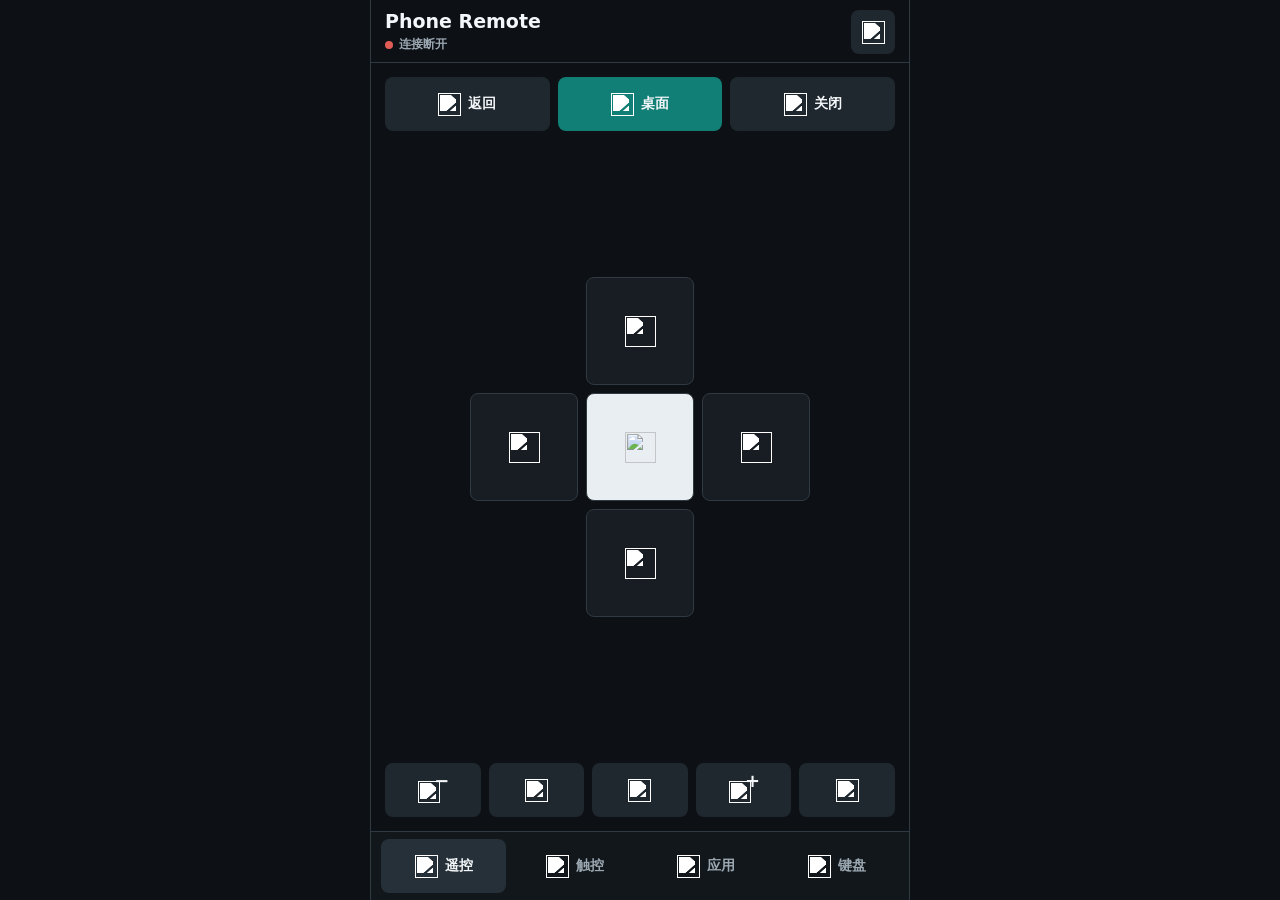
==== server/web/index.html @ 8044b58f "feat: implement secure Windows companion" ====
<!doctype html>
<html lang="zh-CN">
<head>
  <meta charset="utf-8">
  <meta name="viewport" content="width=device-width, initial-scale=1, viewport-fit=cover">
  <meta name="theme-color" content="#0d1115">
  <title>客厅遥控</title>
  <style>
    :root {
      color-scheme: dark;
      --bg: #0d1115;
      --surface: #171d22;
      --surface-raised: #20282f;
      --surface-pressed: #2a353e;
      --line: #303a42;
      --text: #f4f7f9;
      --muted: #9ba8b2;
      --teal: #21b6a6;
      --danger: #e05d56;
      --ok: #57c47b;
    }
    * { box-sizing: border-box; -webkit-tap-highlight-color: transparent; }
    html, body {
      margin: 0;
      min-height: 100%;
      background: var(--bg);
      color: var(--text);
      font-family: "Segoe UI", "Microsoft YaHei UI", system-ui, sans-serif;
      overscroll-behavior: none;
    }
    body { min-height: 100dvh; display: flex; justify-content: center; }
    button {
      border: 0;
      border-radius: 8px;
      color: var(--text);
      background: var(--surface-raised);
      font: inherit;
      font-size: 14px;
      font-weight: 700;
      letter-spacing: 0;
      touch-action: manipulation;
      user-select: none;
    }
    button:active, button.is-pressed { background: var(--surface-pressed); transform: scale(0.975); }
    button:focus-visible { outline: 3px solid rgba(90, 141, 238, 0.7); outline-offset: 2px; }
    button.busy { opacity: 0.62; pointer-events: none; }
    .icon {
      width: 23px;
      height: 23px;
      display: block;
      filter: brightness(0) invert(1);
      pointer-events: none;
    }
    .shell {
      width: min(100%, 540px);
      height: 100dvh;
      display: grid;
      grid-template-rows: auto minmax(0, 1fr) auto;
      overflow: hidden;
      background: var(--bg);
    }
    header {
      min-height: 60px;
      display: flex;
      align-items: center;
      gap: 12px;
      padding: max(10px, env(safe-area-inset-top)) 14px 8px;
      border-bottom: 1px solid var(--line);
    }
    .brand { min-width: 0; flex: 1; }
    h1 { margin: 0; font-size: 19px; line-height: 1.15; font-weight: 760; letter-spacing: 0; }
    .connection {
      display: inline-flex;
      align-items: center;
      gap: 6px;
      margin-top: 4px;
      color: var(--muted);
      font-size: 12px;
      font-weight: 650;
    }
    .dot { width: 8px; height: 8px; border-radius: 50%; background: var(--danger); }
    .dot.connected { background: var(--ok); }
    .header-button { width: 44px; height: 44px; display: grid; place-items: center; flex: 0 0 auto; }
    .views { min-height: 0; overflow: hidden; }
    .view {
      display: none;
      height: 100%;
      min-height: 0;
      overflow-y: auto;
      padding: 14px;
      scrollbar-width: none;
    }
    .view::-webkit-scrollbar { display: none; }
    .view.active { display: grid; }
    #view-remote {
      grid-template-rows: auto minmax(252px, 1fr) auto;
      gap: 12px;
      align-items: center;
    }
    .quick-actions, .media-controls, .mouse-buttons { display: grid; gap: 8px; }
    .quick-actions { grid-template-columns: repeat(3, minmax(0, 1fr)); }
    .media-controls { grid-template-columns: repeat(5, minmax(0, 1fr)); }
    .mouse-buttons { grid-template-columns: repeat(3, minmax(0, 1fr)); }
    .action-button {
      min-height: 54px;
      display: flex;
      align-items: center;
      justify-content: center;
      gap: 7px;
    }
    .action-button.primary { background: #127f76; }
    .action-button.primary:active { background: #169c90; }
    .dpad {
      width: min(100%, 340px);
      aspect-ratio: 1;
      justify-self: center;
      align-self: center;
      display: grid;
      grid-template-columns: repeat(3, minmax(0, 1fr));
      grid-template-rows: repeat(3, minmax(0, 1fr));
      gap: 8px;
    }
    .dpad button {
      min-width: 0;
      min-height: 0;
      display: grid;
      place-items: center;
      background: var(--surface);
      border: 1px solid var(--line);
    }
    .dpad .up { grid-column: 2; grid-row: 1; }
    .dpad .left { grid-column: 1; grid-row: 2; }
    .dpad .ok { grid-column: 2; grid-row: 2; background: #e8eef2; color: #10161a; }
    .dpad .right { grid-column: 3; grid-row: 2; }
    .dpad .down { grid-column: 2; grid-row: 3; }
    .dpad .ok .icon { filter: none; opacity: 0.88; }
    .dpad .icon { width: 31px; height: 31px; }
    .media-button { min-height: 54px; display: grid; place-items: center; padding: 0; }
    .volume-combo { position: relative; width: 29px; height: 25px; pointer-events: none; }
    .volume-combo .icon { position: absolute; left: 0; bottom: 0; width: 22px; height: 22px; }
    .volume-combo strong {
      position: absolute;
      top: -6px;
      right: -2px;
      font-size: 18px;
      line-height: 1;
      color: var(--text);
    }
    #view-touch { grid-template-rows: minmax(280px, 1fr) auto auto; gap: 10px; }
    .touchpad {
      position: relative;
      min-height: 280px;
      display: grid;
      place-items: center;
      overflow: hidden;
      border: 1px solid var(--line);
      border-radius: 8px;
      background: var(--surface);
      color: var(--muted);
      touch-action: none;
      user-select: none;
    }
    .touchpad::before {
      content: "";
      position: absolute;
      inset: 12px;
      border: 1px dashed #39454e;
      border-radius: 8px;
      pointer-events: none;
    }
    .touchpad.active { border-color: var(--teal); background: #1b242a; }
    .touchpad-center { display: grid; place-items: center; gap: 8px; font-weight: 700; pointer-events: none; }
    .touchpad-center .icon { width: 32px; height: 32px; opacity: 0.65; }
    .mouse-button { min-height: 58px; }
    .touch-media { display: grid; grid-template-columns: repeat(3, minmax(0, 1fr)); gap: 8px; }
    #view-apps { align-content: start; gap: 12px; }
    .app-grid { display: grid; grid-template-columns: repeat(2, minmax(0, 1fr)); gap: 10px; }
    .app-button {
      min-height: 104px;
      display: grid;
      place-items: center;
      align-content: center;
      gap: 9px;
      background: var(--surface);
      border: 1px solid var(--line);
    }
    .app-icon { width: 46px; height: 46px; object-fit: contain; border-radius: 7px; pointer-events: none; }
    .app-icon.fallback { padding: 8px; filter: brightness(0) invert(1); opacity: 0.7; }
    .app-label {
      max-width: 100%;
      overflow: hidden;
      text-overflow: ellipsis;
      white-space: nowrap;
      pointer-events: none;
    }
    .app-empty {
      grid-column: 1 / -1;
      min-height: 160px;
      display: grid;
      place-items: center;
      color: var(--muted);
      font-weight: 700;
    }
    #view-keyboard {
      grid-template-rows: minmax(190px, 1fr) auto auto;
      gap: 10px;
    }
    .keyboard-input {
      width: 100%;
      min-height: 190px;
      resize: none;
      border: 1px solid var(--line);
      border-radius: 8px;
      outline: 0;
      padding: 16px;
      background: var(--surface);
      color: var(--text);
      font: inherit;
      font-size: 17px;
      line-height: 1.55;
      letter-spacing: 0;
    }
    .keyboard-input:focus { border-color: var(--teal); }
    .keyboard-send { min-height: 58px; display: flex; align-items: center; justify-content: center; gap: 8px; background: #127f76; }
    .keyboard-keys { display: grid; grid-template-columns: repeat(4, minmax(0, 1fr)); gap: 8px; }
    .keyboard-keys button { min-height: 54px; }
    nav {
      min-height: 68px;
      display: grid;
      grid-template-columns: repeat(4, minmax(0, 1fr));
      gap: 6px;
      padding: 7px 10px max(7px, env(safe-area-inset-bottom));
      border-top: 1px solid var(--line);
      background: #11171b;
    }
    .tab-button {
      min-width: 0;
      min-height: 54px;
      display: grid;
      grid-template-columns: auto auto;
      align-items: center;
      justify-content: center;
      gap: 7px;
      color: var(--muted);
      background: transparent;
    }
    .tab-button.active { color: var(--text); background: #263038; }
    dialog {
      width: min(90vw, 380px);
      border: 1px solid var(--line);
      border-radius: 8px;
      background: var(--surface);
      color: var(--text);
      padding: 16px;
      box-shadow: 0 24px 70px rgba(0, 0, 0, 0.55);
    }
    dialog::backdrop { background: rgba(0, 0, 0, 0.68); }
    dialog h2 { margin: 0 0 14px; font-size: 18px; letter-spacing: 0; }
    dialog p { margin: 0 0 16px; color: var(--muted); }
    .power-grid { display: grid; grid-template-columns: repeat(3, minmax(0, 1fr)); gap: 8px; }
    .power-grid button { min-height: 66px; }
    .danger { background: #8f3431; }
    .warning { background: #805b1f; }
    .dialog-actions { display: grid; grid-template-columns: 1fr 1fr; gap: 8px; margin-top: 12px; }
    #powerMenu .dialog-actions { grid-template-columns: 1fr; }
    .dialog-actions button { min-height: 52px; }
    .pair-form { display: grid; gap: 10px; min-width: min(82vw, 360px); }
    .pair-form input { min-height: 48px; border: 1px solid var(--line); border-radius: 8px; padding: 0 12px; background: var(--panel); color: var(--text); font: inherit; }
    .pair-code { text-align: center; letter-spacing: 7px; font: 700 26px ui-monospace, monospace !important; }
    .pair-help { color: var(--muted); margin: 0; line-height: 1.45; }
    .hidden { display: none !important; }
    .toast {
      position: fixed;
      z-index: 10;
      left: 50%;
      bottom: calc(82px + env(safe-area-inset-bottom));
      transform: translateX(-50%) translateY(18px);
      width: max-content;
      max-width: min(88vw, 420px);
      padding: 10px 14px;
      border-radius: 8px;
      background: #edf3f5;
      color: #11171b;
      font-size: 14px;
      font-weight: 700;
      text-align: center;
      opacity: 0;
      transition: opacity 140ms ease, transform 140ms ease;
      pointer-events: none;
    }
    .toast.show { opacity: 1; transform: translateX(-50%) translateY(0); }
    @media (max-height: 700px) {
      header { min-height: 54px; padding-top: max(7px, env(safe-area-inset-top)); }
      #view-remote { grid-template-rows: auto minmax(224px, 1fr) auto; padding-top: 9px; padding-bottom: 9px; }
      .dpad { width: min(72vw, 292px); }
      .action-button, .media-button { min-height: 48px; }
      nav { min-height: 62px; }
      .tab-button { min-height: 48px; }
    }
    @media (min-width: 700px) {
      .shell { border-left: 1px solid var(--line); border-right: 1px solid var(--line); }
    }
  </style>
</head>
<body>
  <main class="shell">
    <header>
      <div class="brand">
        <h1>Phone Remote</h1>
        <div class="connection"><span id="dot" class="dot"></span><span id="status">正在连接</span></div>
      </div>
      <button id="powerButton" class="header-button" aria-label="电源菜单" title="电源菜单">
        <img class="icon" src="/assets/power.svg" alt="">
      </button>
    </header>

    <div class="views">
      <section id="view-remote" class="view active" aria-label="遥控按键">
        <div class="quick-actions">
          <button class="action-button" data-action="escape"><img class="icon" src="/assets/undo-2.svg" alt=""><span>返回</span></button>
          <button class="action-button primary" data-action="desktop"><img class="icon" src="/assets/house.svg" alt=""><span>桌面</span></button>
          <button class="action-button" data-action="close_active"><img class="icon" src="/assets/x.svg" alt=""><span>关闭</span></button>
        </div>
        <div class="dpad">
          <button class="up" data-action="up" data-repeat aria-label="向上" title="向上"><img class="icon" src="/assets/arrow-up.svg" alt=""></button>
          <button class="left" data-action="left" data-repeat aria-label="向左" title="向左"><img class="icon" src="/assets/arrow-left.svg" alt=""></button>
          <button class="ok" data-action="enter" aria-label="确认" title="确认"><img class="icon" src="/assets/circle-dot.svg" alt=""></button>
          <button class="right" data-action="right" data-repeat aria-label="向右" title="向右"><img class="icon" src="/assets/arrow-right.svg" alt=""></button>
          <button class="down" data-action="down" data-repeat aria-label="向下" title="向下"><img class="icon" src="/assets/arrow-down.svg" alt=""></button>
        </div>
        <div class="media-controls">
          <button class="media-button" data-action="volume_down" data-repeat aria-label="降低音量" title="降低音量"><span class="volume-combo"><img class="icon" src="/assets/volume-1.svg" alt=""><strong>−</strong></span></button>
          <button class="media-button" data-action="volume_mute" aria-label="静音" title="静音"><img class="icon" src="/assets/volume-x.svg" alt=""></button>
          <button class="media-button" data-action="media_play_pause" aria-label="播放或暂停" title="播放或暂停"><img class="icon" src="/assets/play.svg" alt=""></button>
          <button class="media-button" data-action="volume_up" data-repeat aria-label="提高音量" title="提高音量"><span class="volume-combo"><img class="icon" src="/assets/volume-1.svg" alt=""><strong>+</strong></span></button>
          <button class="media-button" data-action="f11" aria-label="全屏" title="全屏"><img class="icon" src="/assets/maximize-2.svg" alt=""></button>
        </div>
      </section>

      <section id="view-touch" class="view" aria-label="触控板">
        <div id="touchpad" class="touchpad" aria-label="单指移动，轻点单击，双指滚动" title="单指移动，轻点单击，双指滚动">
          <div class="touchpad-center"><img class="icon" src="/assets/mouse-pointer-2.svg" alt=""><span>触控板</span></div>
        </div>
        <div class="mouse-buttons">
          <button class="mouse-button" data-mouse-click="left">左键</button>
          <button class="mouse-button" data-mouse-click="double">双击</button>
          <button class="mouse-button" data-mouse-click="right">右键</button>
        </div>
        <div class="touch-media">
          <button class="action-button" data-action="escape"><img class="icon" src="/assets/undo-2.svg" alt=""><span>返回</span></button>
          <button class="action-button primary" data-action="desktop"><img class="icon" src="/assets/house.svg" alt=""><span>桌面</span></button>
          <button class="action-button" data-action="media_play_pause"><img class="icon" src="/assets/play.svg" alt=""><span>播放</span></button>
        </div>
      </section>

      <section id="view-apps" class="view" aria-label="应用">
        <div id="appGrid" class="app-grid"></div>
      </section>

      <section id="view-keyboard" class="view" aria-label="键盘输入">
        <textarea id="keyboardInput" class="keyboard-input" maxlength="2000" enterkeyhint="send" placeholder="输入文字" autocomplete="off"></textarea>
        <button id="sendTextButton" class="keyboard-send"><img class="icon" src="/assets/send.svg" alt=""><span>发送</span></button>
        <div class="keyboard-keys">
          <button data-action="back">退格</button>
          <button data-action="enter">回车</button>
          <button data-action="tab">Tab</button>
          <button id="clearTextButton">清空</button>
        </div>
      </section>
    </div>

    <nav aria-label="遥控器页面">
      <button class="tab-button active" data-view="remote"><img class="icon" src="/assets/gamepad-2.svg" alt=""><span>遥控</span></button>
      <button class="tab-button" data-view="touch"><img class="icon" src="/assets/mouse-pointer-2.svg" alt=""><span>触控</span></button>
      <button class="tab-button" data-view="apps"><img class="icon" src="/assets/layout-grid.svg" alt=""><span>应用</span></button>
      <button class="tab-button" data-view="keyboard"><img class="icon" src="/assets/keyboard.svg" alt=""><span>键盘</span></button>
    </nav>
  </main>

  <dialog id="pairDialog">
    <div class="pair-form">
      <h2>安全配对</h2>
      <p id="pairHelp" class="pair-help">首次连接需要由 Windows Companion 显示一次性验证码。</p>
      <input id="deviceName" maxlength="120" autocomplete="name" placeholder="此设备名称">
      <button id="requestPair" class="primary">请求验证码</button>
      <div id="completePairPane" class="pair-form hidden">
        <input id="pairCode" class="pair-code" inputmode="numeric" pattern="[0-9]{6}" maxlength="6" autocomplete="one-time-code" placeholder="000000">
        <button id="completePair" class="primary">完成配对</button>
      </div>
    </div>
  </dialog>

  <dialog id="powerDialog">
    <div id="powerMenu">
      <h2>电源</h2>
      <div class="power-grid">
        <button class="warning" data-confirm="sleep">睡眠</button>
        <button class="danger" data-confirm="restart">重启</button>
        <button class="danger" data-confirm="shutdown">关机</button>
      </div>
      <div class="dialog-actions"><button id="closePower">取消</button></div>
    </div>
    <div id="confirmPane" class="hidden">
      <h2 id="confirmTitle">确认操作</h2>
      <p id="confirmText"></p>
      <div class="dialog-actions">
        <button id="backToPower">返回</button>
        <button id="confirmAction" class="danger">确认</button>
      </div>
    </div>
  </dialog>

  <div id="toast" class="toast" role="status" aria-live="polite"></div>

  <script>
    const dot = document.getElementById('dot');
    const statusText = document.getElementById('status');
    const toast = document.getElementById('toast');
    const touchpad = document.getElementById('touchpad');
    const powerDialog = document.getElementById('powerDialog');
    const powerMenu = document.getElementById('powerMenu');
    const confirmPane = document.getElementById('confirmPane');
    const confirmTitle = document.getElementById('confirmTitle');
    const confirmText = document.getElementById('confirmText');
    const confirmAction = document.getElementById('confirmAction');
    const appGrid = document.getElementById('appGrid');
    const keyboardInput = document.getElementById('keyboardInput');
    const sendTextButton = document.getElementById('sendTextButton');
    const pairDialog = document.getElementById('pairDialog');
    const pairHelp = document.getElementById('pairHelp');
    const pairCode = document.getElementById('pairCode');
    const deviceName = document.getElementById('deviceName');
    const completePairPane = document.getElementById('completePairPane');
    let credential = localStorage.getItem('phone-remote-credential') || '';
    let pairedServerId = localStorage.getItem('phone-remote-server-id') || '';
    let identityFingerprint = localStorage.getItem('phone-remote-identity') || '';
    let pairingSessionId = '';
    let pendingAction = null;
    let toastTimer = 0;
    let wakeLock = null;
    let appsSignature = '';
    let lastConfigWarning = '';

    function vibrate(duration = 8) {
      if (navigator.vibrate) navigator.vibrate(duration);
    }
    function showToast(text, duration = 1300) {
      toast.textContent = text;
      toast.classList.add('show');
      clearTimeout(toastTimer);
      toastTimer = setTimeout(() => toast.classList.remove('show'), duration);
    }
    function setConnection(connected) {
      dot.classList.toggle('connected', connected);
      statusText.textContent = connected ? '已连接' : '连接断开';
    }
    function showPairing(message = '首次连接需要由 Windows Companion 显示一次性验证码。') {
      pairHelp.textContent = message;
      completePairPane.classList.add('hidden');
      pairingSessionId = '';
      if (!pairDialog.open) pairDialog.showModal();
    }
    async function apiFetch(path, options = {}) {
      const headers = { ...(options.headers || {}) };
      if (credential) headers.Authorization = `Bearer ${credential}`;
      const response = await fetch(path, { ...options, headers });
      if (response.status === 401 && !path.includes('/pair/')) {
        credential = '';
        localStorage.removeItem('phone-remote-credential');
        showPairing('配对凭据已失效，请重新配对。');
      }
      return response;
    }
    async function requestPairing() {
      try {
        const response = await fetch('/api/v1/pair/request', { method: 'POST', headers: { 'Content-Type': 'application/json' }, body: '{}' });
        const data = await response.json();
        if (!response.ok || !data.ok) throw new Error(data.error || '无法请求配对');
        pairingSessionId = data.sessionId;
        pairHelp.textContent = `请在 ${data.expiresIn} 秒内输入 Windows Companion 显示的 6 位验证码。`;
        completePairPane.classList.remove('hidden');
        pairCode.focus();
      } catch (error) { showToast(error.message || '配对请求失败', 2200); }
    }
    async function completePairing() {
      try {
        const response = await fetch('/api/v1/pair/complete', {
          method: 'POST', headers: { 'Content-Type': 'application/json' },
          body: JSON.stringify({ sessionId: pairingSessionId, code: pairCode.value, deviceName: deviceName.value || navigator.userAgent.slice(0, 80), platform: 'web' })
        });
        const data = await response.json();
        if (!response.ok || !data.ok) throw new Error(data.error || '配对失败');
        credential = data.credential; pairedServerId = data.serverId; identityFingerprint = data.identityFingerprint;
        localStorage.setItem('phone-remote-credential', credential);
        localStorage.setItem('phone-remote-server-id', pairedServerId);
        localStorage.setItem('phone-remote-identity', identityFingerprint);
        pairCode.value = ''; pairDialog.close(); showToast('配对成功'); refresh(); refreshApps();
      } catch (error) { showToast(error.message || '配对失败', 2200); }
    }
    async function verifyServerIdentity() {
      try {
        const response = await fetch('/api/v1/info', { cache: 'no-store' });
        const data = await response.json();
        if (pairedServerId && (data.serverId !== pairedServerId || data.identityFingerprint !== identityFingerprint)) {
          credential = '';
          localStorage.removeItem('phone-remote-credential');
          showPairing('检测到 Server Identity 变化，已阻止连接。请确认后重新配对。');
          return false;
        }
        if (!credential) { showPairing(); return false; }
        return true;
      } catch { setConnection(false); return false; }
    }
    async function send(action, button = null) {
      const appName = button?.dataset.appName;
      const givesFeedback = action === 'desktop' || action === 'close_active' || action.startsWith('app:');
      if (button && givesFeedback) button.classList.add('busy');
      if (appName) showToast(`正在打开${appName}`);
      try {
        const isPower = ['sleep', 'hibernate', 'restart', 'shutdown'].includes(action);
        const appId = action.startsWith('app:') ? action.slice(4) : '';
        const endpoint = appId ? `/api/v1/apps/${encodeURIComponent(appId)}/launch` : (isPower ? '/api/v1/power' : '/api/v1/action');
        const response = await apiFetch(endpoint, {
          method: 'POST',
          headers: { 'Content-Type': 'application/json' },
          body: JSON.stringify(appId ? {} : { action })
        });
        const data = await response.json();
        if (!response.ok || !data.ok) throw new Error(data.error || '操作失败');
        setConnection(true);
        if (appName) showToast(`${appName}已打开`);
        if (action === 'desktop') showToast('已显示电脑桌面');
        if (action === 'close_active') showToast('已关闭当前窗口');
      } catch (error) {
        setConnection(false);
        showToast(error.message || '连接失败', 1800);
      } finally {
        if (button) button.classList.remove('busy');
      }
    }
    async function sendMouse(payload) {
      try {
        const response = await apiFetch('/api/v1/mouse', {
          method: 'POST',
          headers: { 'Content-Type': 'application/json' },
          body: JSON.stringify(payload)
        });
        if (!response.ok) throw new Error('触控失败');
      } catch (error) {
        setConnection(false);
        showToast(error.message || '连接失败', 1800);
      }
    }
    async function sendKeyboardText() {
      const value = keyboardInput.value;
      if (!value) {
        keyboardInput.focus();
        return;
      }
      sendTextButton.classList.add('busy');
      try {
        const response = await apiFetch('/api/v1/text', {
          method: 'POST',
          headers: { 'Content-Type': 'application/json' },
          body: JSON.stringify({ text: value })
        });
        const data = await response.json();
        if (!response.ok || !data.ok) throw new Error(data.error || '发送失败');
        keyboardInput.value = '';
        setConnection(true);
        showToast('文字已发送');
      } catch (error) {
        setConnection(false);
        showToast(error.message || '连接失败', 1800);
      } finally {
        sendTextButton.classList.remove('busy');
        keyboardInput.focus();
      }
    }
    async function refresh() {
      try {
        const response = await apiFetch('/api/v1/status', { cache: 'no-store' });
        const data = await response.json();
        setConnection(Boolean(data.ok));
      } catch {
        setConnection(false);
      }
    }
    function renderApps(apps) {
      appGrid.replaceChildren();
      if (!apps.length) {
        const empty = document.createElement('div');
        empty.className = 'app-empty';
        empty.textContent = '暂无应用';
        appGrid.append(empty);
        return;
      }
      const fragment = document.createDocumentFragment();
      apps.forEach((app) => {
        const button = document.createElement('button');
        button.className = 'app-button';
        button.dataset.action = `app:${app.id}`;
        button.dataset.appName = app.name;

        const image = document.createElement('img');
        image.className = 'app-icon';
        image.src = app.icon;
        image.alt = '';
        image.addEventListener('error', () => {
          image.src = '/assets/layout-grid.svg';
          image.classList.add('fallback');
        }, { once: true });

        const label = document.createElement('span');
        label.className = 'app-label';
        label.textContent = app.name;
        button.append(image, label);
        fragment.append(button);
      });
      appGrid.append(fragment);
    }
    async function refreshApps() {
      try {
        const response = await apiFetch('/api/v1/apps', { cache: 'no-store' });
        const data = await response.json();
        if (!response.ok || !data.ok) throw new Error(data.error || '应用配置不可用');
        const signature = JSON.stringify(data.apps);
        if (signature !== appsSignature) {
          renderApps(data.apps);
          appsSignature = signature;
        }
        if (data.warning && data.warning !== lastConfigWarning) {
          showToast(`配置错误，已使用上次设置：${data.warning}`, 2600);
        }
        lastConfigWarning = data.warning || '';
      } catch (error) {
        if (!appsSignature) renderApps([]);
        showToast(error.message || '应用列表加载失败', 2000);
      }
    }
    function switchView(name) {
      document.querySelectorAll('.view').forEach((view) => {
        view.classList.toggle('active', view.id === `view-${name}`);
      });
      document.querySelectorAll('.tab-button').forEach((button) => {
        const active = button.dataset.view === name;
        button.classList.toggle('active', active);
        button.setAttribute('aria-current', active ? 'page' : 'false');
      });
      localStorage.setItem('settop-view', name);
    }
    function showPowerMenu() {
      pendingAction = null;
      powerMenu.classList.remove('hidden');
      confirmPane.classList.add('hidden');
      if (!powerDialog.open) powerDialog.showModal();
    }
    document.getElementById('powerButton').addEventListener('click', showPowerMenu);
    document.getElementById('requestPair').addEventListener('click', requestPairing);
    document.getElementById('completePair').addEventListener('click', completePairing);
    document.getElementById('closePower').addEventListener('click', () => powerDialog.close());
    document.getElementById('backToPower').addEventListener('click', showPowerMenu);
    document.addEventListener('pointerdown', (event) => {
      if (event.target.closest('button')) vibrate();
    });
    document.addEventListener('click', (event) => {
      const button = event.target.closest('button');
      if (!button) return;
      if (button._suppressClick) {
        button._suppressClick = false;
        return;
      }
      if (button.dataset.view) {
        switchView(button.dataset.view);
        if (button.dataset.view === 'keyboard') keyboardInput.focus();
        return;
      }
      if (button.dataset.action) {
        send(button.dataset.action, button);
        return;
      }
      if (button.dataset.mouseClick) {
        const type = button.dataset.mouseClick;
        sendMouse(type === 'double' ? { type: 'double' } : { type: 'click', button: type });
        return;
      }
      if (button.dataset.confirm) {
        pendingAction = button.dataset.confirm;
        const label = button.textContent.trim();
        confirmTitle.textContent = `确认${label}`;
        confirmText.textContent = `${label}会立即执行。`;
        powerMenu.classList.add('hidden');
        confirmPane.classList.remove('hidden');
      }
    });
    confirmAction.addEventListener('click', () => {
      if (pendingAction) send(pendingAction);
      pendingAction = null;
      powerDialog.close();
    });
    sendTextButton.addEventListener('click', sendKeyboardText);
    document.getElementById('clearTextButton').addEventListener('click', () => {
      keyboardInput.value = '';
      keyboardInput.focus();
    });
    keyboardInput.addEventListener('keydown', (event) => {
      if (event.key === 'Enter' && !event.shiftKey && !event.isComposing) {
        event.preventDefault();
        sendKeyboardText();
      }
    });
    document.querySelectorAll('[data-repeat]').forEach((button) => {
      let delayTimer = 0;
      let repeatTimer = 0;
      const stop = () => {
        clearTimeout(delayTimer);
        clearInterval(repeatTimer);
        button.classList.remove('is-pressed');
      };
      button.addEventListener('pointerdown', () => {
        button._suppressClick = false;
        button.classList.add('is-pressed');
        delayTimer = setTimeout(() => {
          button._suppressClick = true;
          send(button.dataset.action);
          repeatTimer = setInterval(() => send(button.dataset.action), 110);
        }, 430);
      });
      button.addEventListener('pointerup', stop);
      button.addEventListener('pointercancel', stop);
      button.addEventListener('pointerleave', stop);
    });
    const pointers = new Map();
    let gesture = null;
    let pendingMove = { dx: 0, dy: 0 };
    let moveTimer = 0;
    let lastTapTime = 0;
    let singleTapTimer = 0;
    function queueMove(dx, dy) {
      pendingMove.dx += dx;
      pendingMove.dy += dy;
      if (moveTimer) return;
      moveTimer = setTimeout(() => {
        sendMouse({ type: 'move', dx: pendingMove.dx * 1.55, dy: pendingMove.dy * 1.55 });
        pendingMove = { dx: 0, dy: 0 };
        moveTimer = 0;
      }, 24);
    }
    function registerTap() {
      const now = Date.now();
      if (now - lastTapTime < 300 && singleTapTimer) {
        clearTimeout(singleTapTimer);
        singleTapTimer = 0;
        lastTapTime = 0;
        vibrate(12);
        sendMouse({ type: 'double' });
        return;
      }
      lastTapTime = now;
      singleTapTimer = setTimeout(() => {
        sendMouse({ type: 'click', button: 'left' });
        singleTapTimer = 0;
      }, 270);
    }
    touchpad.addEventListener('pointerdown', (event) => {
      touchpad.setPointerCapture(event.pointerId);
      pointers.set(event.pointerId, { x: event.clientX, y: event.clientY });
      if (pointers.size === 1) {
        gesture = {
          startTime: Date.now(), moved: false, multi: false,
          lastX: event.clientX, lastY: event.clientY, lastCenterY: event.clientY
        };
      } else if (gesture) {
        gesture.multi = true;
        gesture.lastCenterY = [...pointers.values()].reduce((sum, point) => sum + point.y, 0) / pointers.size;
      }
      touchpad.classList.add('active');
      event.preventDefault();
    });
    touchpad.addEventListener('pointermove', (event) => {
      if (!pointers.has(event.pointerId) || !gesture) return;
      pointers.set(event.pointerId, { x: event.clientX, y: event.clientY });
      if (pointers.size >= 2) {
        const centerY = [...pointers.values()].reduce((sum, point) => sum + point.y, 0) / pointers.size;
        const dy = centerY - gesture.lastCenterY;
        if (Math.abs(dy) >= 1) {
          gesture.moved = true;
          sendMouse({ type: 'wheel', delta: dy * 9 });
        }
        gesture.lastCenterY = centerY;
      } else if (!gesture.multi) {
        const dx = event.clientX - gesture.lastX;
        const dy = event.clientY - gesture.lastY;
        if (Math.abs(dx) + Math.abs(dy) > 1) {
          gesture.moved = true;
          queueMove(dx, dy);
        }
        gesture.lastX = event.clientX;
        gesture.lastY = event.clientY;
      }
      event.preventDefault();
    });
    function endPointer(event) {
      pointers.delete(event.pointerId);
      if (pointers.size === 0) {
        if (gesture && !gesture.multi && !gesture.moved && Date.now() - gesture.startTime < 280) registerTap();
        gesture = null;
        touchpad.classList.remove('active');
      }
      event.preventDefault();
    }
    touchpad.addEventListener('pointerup', endPointer);
    touchpad.addEventListener('pointercancel', endPointer);
    async function keepAwake() {
      if (!('wakeLock' in navigator) || document.visibilityState !== 'visible') return;
      try { wakeLock = await navigator.wakeLock.request('screen'); } catch { wakeLock = null; }
    }
    document.addEventListener('visibilitychange', () => {
      if (document.visibilityState === 'visible') {
        refresh();
        refreshApps();
        keepAwake();
      }
    });
    const savedView = localStorage.getItem('settop-view');
    switchView(['remote', 'touch', 'apps', 'keyboard'].includes(savedView) ? savedView : 'remote');
    verifyServerIdentity().then(valid => { if (valid) { refresh(); refreshApps(); } });
    keepAwake();
    setInterval(refresh, 4000);
    setInterval(refreshApps, 5000);
  </script>
</body>
</html>
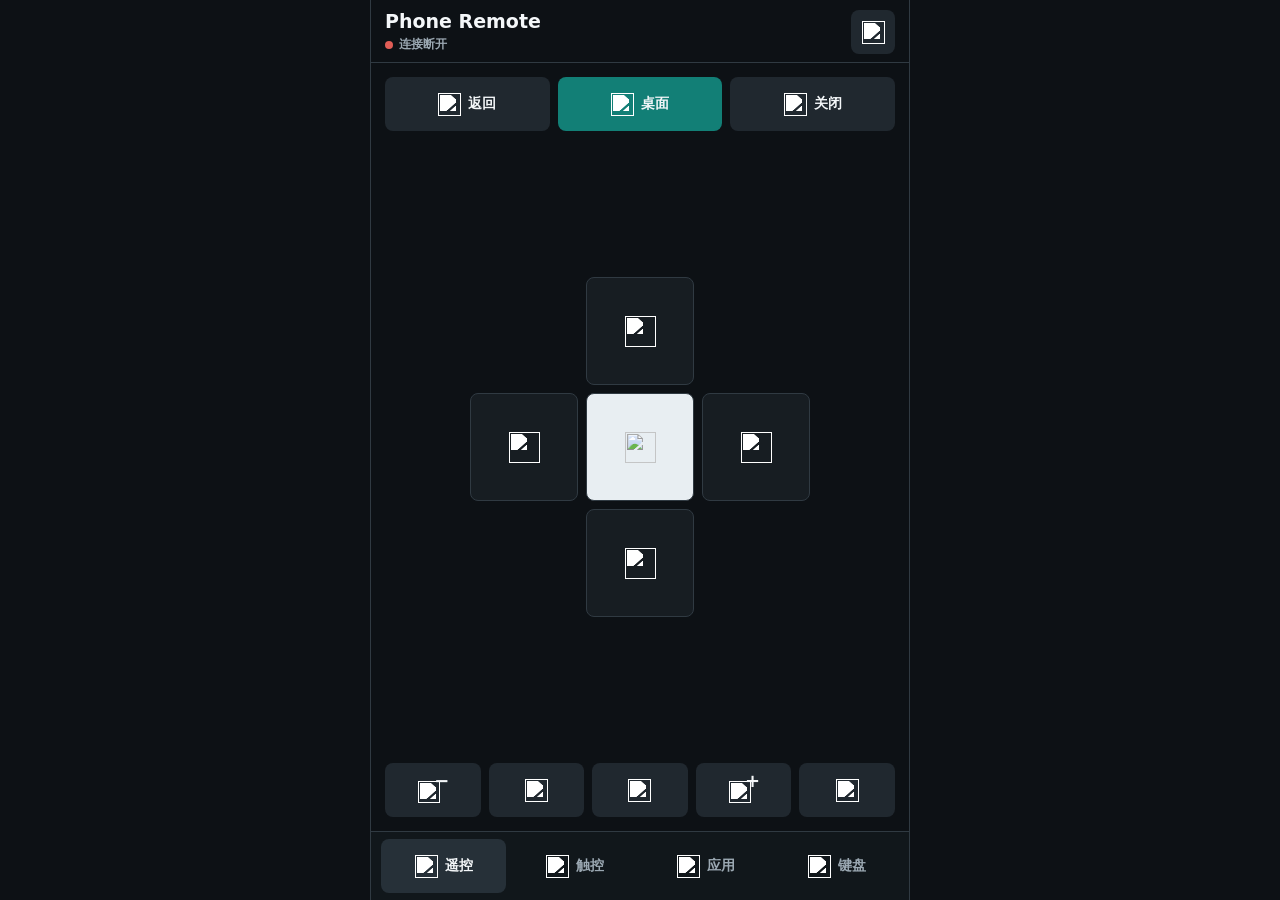
==== commit e0ee881c: "release: prepare v1.1.0" ====
--- a/server/web/index.html
+++ b/server/web/index.html
@@ -462,9 +462,13 @@
     }
     async function apiFetch(path, options = {}) {
       const headers = { ...(options.headers || {}) };
-      if (credential) headers.Authorization = `Bearer ${credential}`;
+      const requestCredential = credential;
+      if (requestCredential) headers.Authorization = `Bearer ${requestCredential}`;
       const response = await fetch(path, { ...options, headers });
       if (response.status === 401 && !path.includes('/pair/')) {
+        // Ignore a response sent with an older credential. It may finish while
+        // a new pairing session is open or after the replacement credential is saved.
+        if (requestCredential !== credential) return response;
         credential = '';
         localStorage.removeItem('phone-remote-credential');
         showPairing('配对凭据已失效，请重新配对。');
@@ -479,7 +483,7 @@
         pairingSessionId = data.sessionId;
         pairHelp.textContent = `请在 ${data.expiresIn} 秒内输入 Windows Companion 显示的 6 位验证码。`;
         completePairPane.classList.remove('hidden');
-        pairCode.focus();
+        pairCode.focus({ preventScroll: true });
       } catch (error) { showToast(error.message || '配对请求失败', 2200); }
     }
     async function completePairing() {
@@ -494,6 +498,7 @@
         localStorage.setItem('phone-remote-credential', credential);
         localStorage.setItem('phone-remote-server-id', pairedServerId);
         localStorage.setItem('phone-remote-identity', identityFingerprint);
+        pairingSessionId = '';
         pairCode.value = ''; pairDialog.close(); showToast('配对成功'); refresh(); refreshApps();
       } catch (error) { showToast(error.message || '配对失败', 2200); }
     }
@@ -507,7 +512,10 @@
           showPairing('检测到 Server Identity 变化，已阻止连接。请确认后重新配对。');
           return false;
         }
-        if (!credential) { showPairing(); return false; }
+        if (!credential) {
+          if (!pairingSessionId) showPairing();
+          return false;
+        }
         return true;
       } catch { setConnection(false); return false; }
     }
@@ -578,6 +586,7 @@
       }
     }
     async function refresh() {
+      if (!credential) return;
       try {
         const response = await apiFetch('/api/v1/status', { cache: 'no-store' });
         const data = await response.json();
@@ -620,6 +629,7 @@
       appGrid.append(fragment);
     }
     async function refreshApps() {
+      if (!credential) return;
       try {
         const response = await apiFetch('/api/v1/apps', { cache: 'no-store' });
         const data = await response.json();
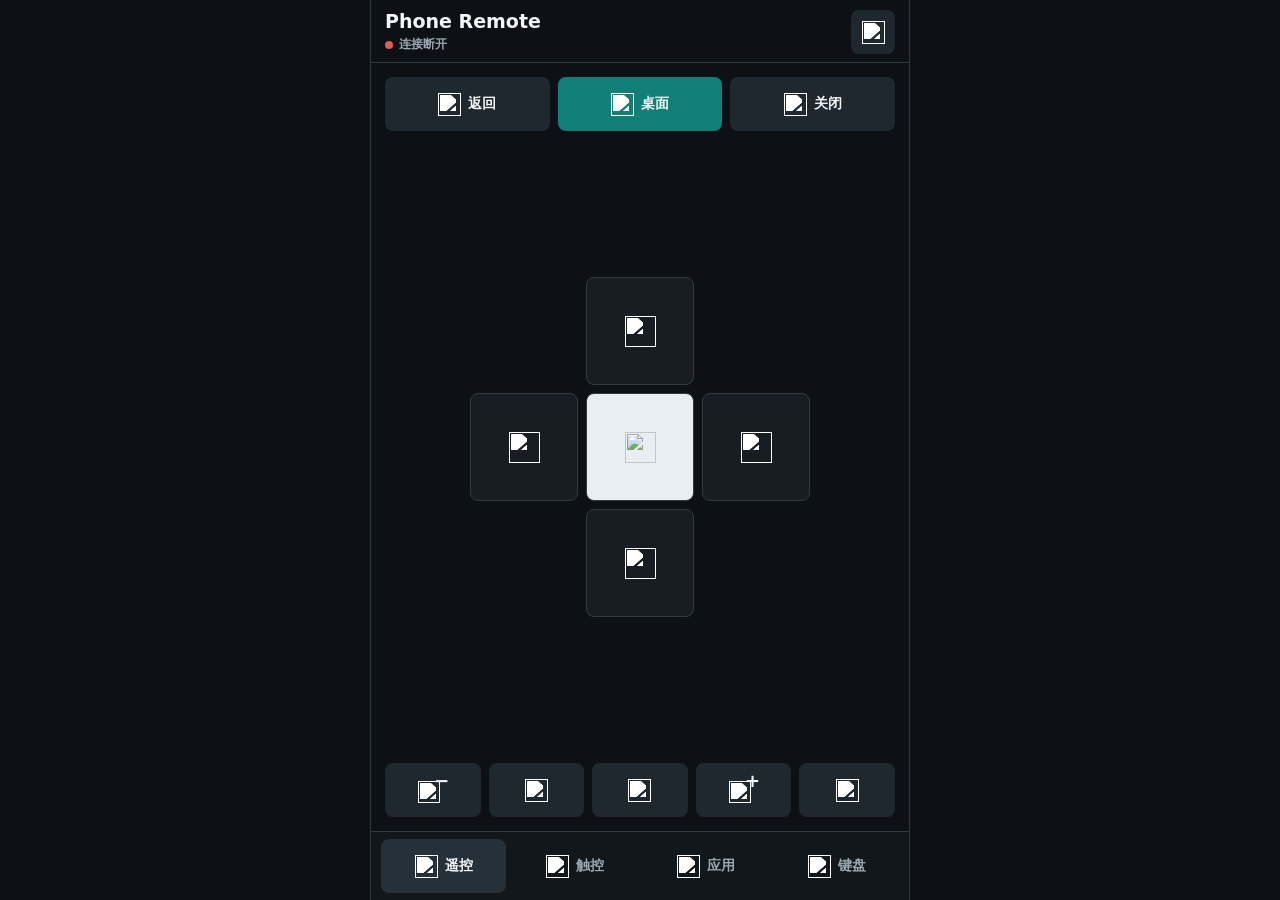
==== commit 50cf2bca: "release: prepare v1.2.0" ====
--- a/server/web/index.html
+++ b/server/web/index.html
@@ -158,6 +158,8 @@
       background: var(--surface);
       color: var(--muted);
       touch-action: none;
+      overscroll-behavior: contain;
+      -webkit-user-select: none;
       user-select: none;
     }
     .touchpad::before {
@@ -394,7 +396,8 @@
     <div id="powerMenu">
       <h2>电源</h2>
       <div class="power-grid">
-        <button class="warning" data-confirm="sleep">睡眠</button>
+        <button class="warning" data-confirm="sleep">待机 (S3)</button>
+        <button class="warning" data-confirm="hibernate">休眠</button>
         <button class="danger" data-confirm="restart">重启</button>
         <button class="danger" data-confirm="shutdown">关机</button>
       </div>
@@ -546,7 +549,7 @@
         if (button) button.classList.remove('busy');
       }
     }
-    async function sendMouse(payload) {
+    async function sendMouse(payload, quiet = false) {
       try {
         const response = await apiFetch('/api/v1/mouse', {
           method: 'POST',
@@ -554,9 +557,12 @@
           body: JSON.stringify(payload)
         });
         if (!response.ok) throw new Error('触控失败');
+        setConnection(true);
+        return true;
       } catch (error) {
         setConnection(false);
-        showToast(error.message || '连接失败', 1800);
+        if (!quiet) showToast(error.message || '连接失败', 1800);
+        return false;
       }
     }
     async function sendKeyboardText() {
@@ -742,19 +748,67 @@
     });
     const pointers = new Map();
     let gesture = null;
-    let pendingMove = { dx: 0, dy: 0 };
-    let moveTimer = 0;
     let lastTapTime = 0;
     let singleTapTimer = 0;
+    const tapSlop = 6;
+    const pointerTraffic = {
+      moveX: 0, moveY: 0, wheel: 0,
+      scheduled: 0, inFlight: 0, maxInFlight: 2,
+      lastFailureToast: 0
+    };
+    function hasPendingPointerTraffic() {
+      return Math.abs(pointerTraffic.moveX) >= 0.01 ||
+        Math.abs(pointerTraffic.moveY) >= 0.01 ||
+        Math.abs(pointerTraffic.wheel) >= 0.01;
+    }
+    function schedulePointerFlush() {
+      if (!pointerTraffic.scheduled) {
+        pointerTraffic.scheduled = requestAnimationFrame(flushPointerTraffic);
+      }
+    }
     function queueMove(dx, dy) {
-      pendingMove.dx += dx;
-      pendingMove.dy += dy;
-      if (moveTimer) return;
-      moveTimer = setTimeout(() => {
-        sendMouse({ type: 'move', dx: pendingMove.dx * 1.55, dy: pendingMove.dy * 1.55 });
-        pendingMove = { dx: 0, dy: 0 };
-        moveTimer = 0;
-      }, 24);
+      pointerTraffic.moveX += dx * 1.55;
+      pointerTraffic.moveY += dy * 1.55;
+      schedulePointerFlush();
+    }
+    function queueWheel(delta) {
+      pointerTraffic.wheel += delta * 9;
+      schedulePointerFlush();
+    }
+    function takeBounded(value, limit) {
+      return Math.max(-limit, Math.min(limit, value));
+    }
+    function flushPointerTraffic() {
+      pointerTraffic.scheduled = 0;
+      if (pointerTraffic.inFlight >= pointerTraffic.maxInFlight) {
+        schedulePointerFlush();
+        return;
+      }
+      let payload = null;
+      if (Math.abs(pointerTraffic.moveX) >= 0.01 || Math.abs(pointerTraffic.moveY) >= 0.01) {
+        const dx = takeBounded(pointerTraffic.moveX, 120);
+        const dy = takeBounded(pointerTraffic.moveY, 120);
+        pointerTraffic.moveX -= dx;
+        pointerTraffic.moveY -= dy;
+        payload = { type: 'move', dx, dy };
+      } else if (Math.abs(pointerTraffic.wheel) >= 0.01) {
+        const delta = takeBounded(pointerTraffic.wheel, 480);
+        pointerTraffic.wheel -= delta;
+        payload = { type: 'wheel', delta };
+      }
+      if (!payload) return;
+      pointerTraffic.inFlight += 1;
+      sendMouse(payload, true).then((ok) => {
+        const now = Date.now();
+        if (!ok && now - pointerTraffic.lastFailureToast > 2000) {
+          pointerTraffic.lastFailureToast = now;
+          showToast('触控连接失败', 1800);
+        }
+      }).finally(() => {
+        pointerTraffic.inFlight -= 1;
+        if (hasPendingPointerTraffic()) schedulePointerFlush();
+      });
+      if (hasPendingPointerTraffic()) schedulePointerFlush();
     }
     function registerTap() {
       const now = Date.now();
@@ -777,7 +831,8 @@
       pointers.set(event.pointerId, { x: event.clientX, y: event.clientY });
       if (pointers.size === 1) {
         gesture = {
-          startTime: Date.now(), moved: false, multi: false,
+          startTime: Date.now(), moved: false, multi: false, scrollDistance: 0,
+          startX: event.clientX, startY: event.clientY,
           lastX: event.clientX, lastY: event.clientY, lastCenterY: event.clientY
         };
       } else if (gesture) {
@@ -793,34 +848,53 @@
       if (pointers.size >= 2) {
         const centerY = [...pointers.values()].reduce((sum, point) => sum + point.y, 0) / pointers.size;
         const dy = centerY - gesture.lastCenterY;
-        if (Math.abs(dy) >= 1) {
+        gesture.scrollDistance += Math.abs(dy);
+        if (gesture.scrollDistance >= tapSlop) {
           gesture.moved = true;
-          sendMouse({ type: 'wheel', delta: dy * 9 });
+          queueWheel(dy);
         }
         gesture.lastCenterY = centerY;
       } else if (!gesture.multi) {
-        const dx = event.clientX - gesture.lastX;
-        const dy = event.clientY - gesture.lastY;
-        if (Math.abs(dx) + Math.abs(dy) > 1) {
-          gesture.moved = true;
-          queueMove(dx, dy);
+        const samples = typeof event.getCoalescedEvents === 'function'
+          ? event.getCoalescedEvents()
+          : [event];
+        for (const sample of samples.length ? samples : [event]) {
+          const dx = sample.clientX - gesture.lastX;
+          const dy = sample.clientY - gesture.lastY;
+          const totalX = sample.clientX - gesture.startX;
+          const totalY = sample.clientY - gesture.startY;
+          if (!gesture.moved && Math.hypot(totalX, totalY) >= tapSlop) {
+            gesture.moved = true;
+            queueMove(totalX, totalY);
+          } else if (gesture.moved) {
+            queueMove(dx, dy);
+          }
+          gesture.lastX = sample.clientX;
+          gesture.lastY = sample.clientY;
         }
-        gesture.lastX = event.clientX;
-        gesture.lastY = event.clientY;
       }
       event.preventDefault();
     });
-    function endPointer(event) {
+    function endPointer(event, cancelled = false) {
       pointers.delete(event.pointerId);
       if (pointers.size === 0) {
-        if (gesture && !gesture.multi && !gesture.moved && Date.now() - gesture.startTime < 280) registerTap();
+        if (gesture && !cancelled && !gesture.moved && Date.now() - gesture.startTime < 280) {
+          if (gesture.multi) {
+            vibrate(10);
+            sendMouse({ type: 'click', button: 'right' });
+          } else {
+            registerTap();
+          }
+        }
         gesture = null;
         touchpad.classList.remove('active');
+      } else if (gesture?.multi) {
+        gesture.lastCenterY = [...pointers.values()].reduce((sum, point) => sum + point.y, 0) / pointers.size;
       }
       event.preventDefault();
     }
     touchpad.addEventListener('pointerup', endPointer);
-    touchpad.addEventListener('pointercancel', endPointer);
+    touchpad.addEventListener('pointercancel', (event) => endPointer(event, true));
     async function keepAwake() {
       if (!('wakeLock' in navigator) || document.visibilityState !== 'visible') return;
       try { wakeLock = await navigator.wakeLock.request('screen'); } catch { wakeLock = null; }
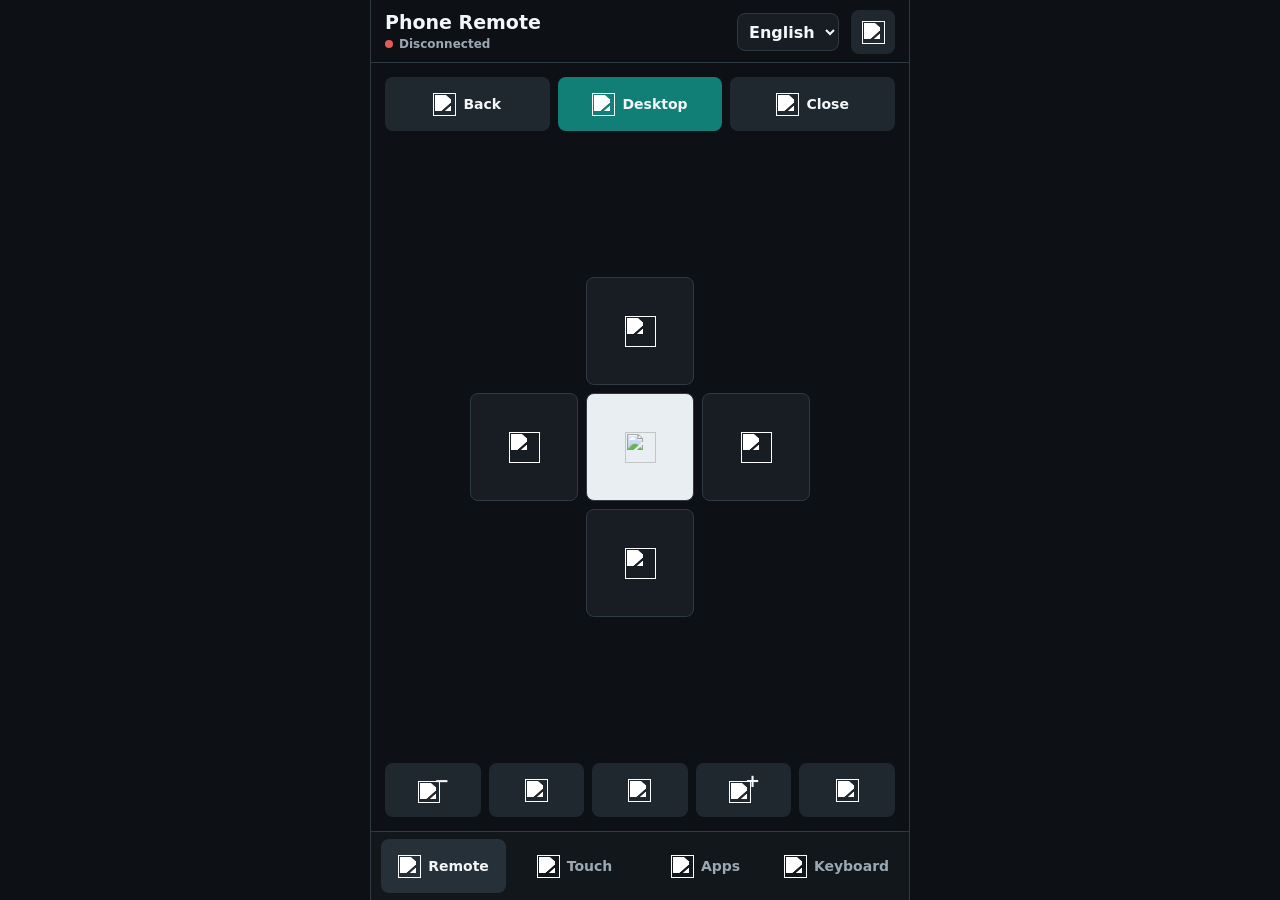
==== commit a4d512c0: "release: prepare v1.3.0" ====
--- a/server/web/index.html
+++ b/server/web/index.html
@@ -81,6 +81,7 @@
     .dot { width: 8px; height: 8px; border-radius: 50%; background: var(--danger); }
     .dot.connected { background: var(--ok); }
     .header-button { width: 44px; height: 44px; display: grid; place-items: center; flex: 0 0 auto; }
+    .language-select { min-height: 38px; border: 1px solid var(--line); border-radius: 8px; padding: 0 7px; background: var(--surface); color: var(--text); font: inherit; font-weight: 700; }
     .views { min-height: 0; overflow: hidden; }
     .view {
       display: none;
@@ -309,106 +310,107 @@
     <header>
       <div class="brand">
         <h1>Phone Remote</h1>
-        <div class="connection"><span id="dot" class="dot"></span><span id="status">正在连接</span></div>
+        <div class="connection"><span id="dot" class="dot"></span><span id="status" data-i18n="connecting">正在连接</span></div>
       </div>
-      <button id="powerButton" class="header-button" aria-label="电源菜单" title="电源菜单">
+      <select id="languageSelect" class="language-select" aria-label="语言"><option value="zh">中文</option><option value="en">English</option></select>
+      <button id="powerButton" class="header-button" data-i18n-aria="powerMenu" aria-label="电源菜单" title="电源菜单">
         <img class="icon" src="/assets/power.svg" alt="">
       </button>
     </header>
 
     <div class="views">
-      <section id="view-remote" class="view active" aria-label="遥控按键">
+      <section id="view-remote" class="view active" data-i18n-aria="remoteControls" aria-label="遥控按键">
         <div class="quick-actions">
-          <button class="action-button" data-action="escape"><img class="icon" src="/assets/undo-2.svg" alt=""><span>返回</span></button>
-          <button class="action-button primary" data-action="desktop"><img class="icon" src="/assets/house.svg" alt=""><span>桌面</span></button>
-          <button class="action-button" data-action="close_active"><img class="icon" src="/assets/x.svg" alt=""><span>关闭</span></button>
+          <button class="action-button" data-action="escape"><img class="icon" src="/assets/undo-2.svg" alt=""><span data-i18n="back">返回</span></button>
+          <button class="action-button primary" data-action="desktop"><img class="icon" src="/assets/house.svg" alt=""><span data-i18n="desktop">桌面</span></button>
+          <button class="action-button" data-action="close_active"><img class="icon" src="/assets/x.svg" alt=""><span data-i18n="close">关闭</span></button>
         </div>
         <div class="dpad">
-          <button class="up" data-action="up" data-repeat aria-label="向上" title="向上"><img class="icon" src="/assets/arrow-up.svg" alt=""></button>
-          <button class="left" data-action="left" data-repeat aria-label="向左" title="向左"><img class="icon" src="/assets/arrow-left.svg" alt=""></button>
-          <button class="ok" data-action="enter" aria-label="确认" title="确认"><img class="icon" src="/assets/circle-dot.svg" alt=""></button>
-          <button class="right" data-action="right" data-repeat aria-label="向右" title="向右"><img class="icon" src="/assets/arrow-right.svg" alt=""></button>
-          <button class="down" data-action="down" data-repeat aria-label="向下" title="向下"><img class="icon" src="/assets/arrow-down.svg" alt=""></button>
+          <button class="up" data-action="up" data-repeat data-i18n-aria="up" aria-label="向上" title="向上"><img class="icon" src="/assets/arrow-up.svg" alt=""></button>
+          <button class="left" data-action="left" data-repeat data-i18n-aria="left" aria-label="向左" title="向左"><img class="icon" src="/assets/arrow-left.svg" alt=""></button>
+          <button class="ok" data-action="enter" data-i18n-aria="confirm" aria-label="确认" title="确认"><img class="icon" src="/assets/circle-dot.svg" alt=""></button>
+          <button class="right" data-action="right" data-repeat data-i18n-aria="right" aria-label="向右" title="向右"><img class="icon" src="/assets/arrow-right.svg" alt=""></button>
+          <button class="down" data-action="down" data-repeat data-i18n-aria="down" aria-label="向下" title="向下"><img class="icon" src="/assets/arrow-down.svg" alt=""></button>
         </div>
         <div class="media-controls">
-          <button class="media-button" data-action="volume_down" data-repeat aria-label="降低音量" title="降低音量"><span class="volume-combo"><img class="icon" src="/assets/volume-1.svg" alt=""><strong>−</strong></span></button>
-          <button class="media-button" data-action="volume_mute" aria-label="静音" title="静音"><img class="icon" src="/assets/volume-x.svg" alt=""></button>
-          <button class="media-button" data-action="media_play_pause" aria-label="播放或暂停" title="播放或暂停"><img class="icon" src="/assets/play.svg" alt=""></button>
-          <button class="media-button" data-action="volume_up" data-repeat aria-label="提高音量" title="提高音量"><span class="volume-combo"><img class="icon" src="/assets/volume-1.svg" alt=""><strong>+</strong></span></button>
-          <button class="media-button" data-action="f11" aria-label="全屏" title="全屏"><img class="icon" src="/assets/maximize-2.svg" alt=""></button>
+          <button class="media-button" data-action="volume_down" data-repeat data-i18n-aria="volumeDown" aria-label="降低音量" title="降低音量"><span class="volume-combo"><img class="icon" src="/assets/volume-1.svg" alt=""><strong>−</strong></span></button>
+          <button class="media-button" data-action="volume_mute" data-i18n-aria="mute" aria-label="静音" title="静音"><img class="icon" src="/assets/volume-x.svg" alt=""></button>
+          <button class="media-button" data-action="media_play_pause" data-i18n-aria="playPause" aria-label="播放或暂停" title="播放或暂停"><img class="icon" src="/assets/play.svg" alt=""></button>
+          <button class="media-button" data-action="volume_up" data-repeat data-i18n-aria="volumeUp" aria-label="提高音量" title="提高音量"><span class="volume-combo"><img class="icon" src="/assets/volume-1.svg" alt=""><strong>+</strong></span></button>
+          <button class="media-button" data-action="f11" data-i18n-aria="fullscreen" aria-label="全屏" title="全屏"><img class="icon" src="/assets/maximize-2.svg" alt=""></button>
         </div>
       </section>
 
-      <section id="view-touch" class="view" aria-label="触控板">
-        <div id="touchpad" class="touchpad" aria-label="单指移动，轻点单击，双指滚动" title="单指移动，轻点单击，双指滚动">
-          <div class="touchpad-center"><img class="icon" src="/assets/mouse-pointer-2.svg" alt=""><span>触控板</span></div>
+      <section id="view-touch" class="view" data-i18n-aria="touchpad" aria-label="触控板">
+        <div id="touchpad" class="touchpad" data-i18n-aria="touchHelp" aria-label="单指移动，轻点单击，双指滚动" title="单指移动，轻点单击，双指滚动">
+          <div class="touchpad-center"><img class="icon" src="/assets/mouse-pointer-2.svg" alt=""><span data-i18n="touchpad">触控板</span></div>
         </div>
         <div class="mouse-buttons">
-          <button class="mouse-button" data-mouse-click="left">左键</button>
-          <button class="mouse-button" data-mouse-click="double">双击</button>
-          <button class="mouse-button" data-mouse-click="right">右键</button>
+          <button class="mouse-button" data-mouse-click="left" data-i18n="leftClick">左键</button>
+          <button class="mouse-button" data-mouse-click="double" data-i18n="doubleClick">双击</button>
+          <button class="mouse-button" data-mouse-click="right" data-i18n="rightClick">右键</button>
         </div>
         <div class="touch-media">
-          <button class="action-button" data-action="escape"><img class="icon" src="/assets/undo-2.svg" alt=""><span>返回</span></button>
-          <button class="action-button primary" data-action="desktop"><img class="icon" src="/assets/house.svg" alt=""><span>桌面</span></button>
-          <button class="action-button" data-action="media_play_pause"><img class="icon" src="/assets/play.svg" alt=""><span>播放</span></button>
+          <button class="action-button" data-action="escape"><img class="icon" src="/assets/undo-2.svg" alt=""><span data-i18n="back">返回</span></button>
+          <button class="action-button primary" data-action="desktop"><img class="icon" src="/assets/house.svg" alt=""><span data-i18n="desktop">桌面</span></button>
+          <button class="action-button" data-action="media_play_pause"><img class="icon" src="/assets/play.svg" alt=""><span data-i18n="play">播放</span></button>
         </div>
       </section>
 
-      <section id="view-apps" class="view" aria-label="应用">
+      <section id="view-apps" class="view" data-i18n-aria="apps" aria-label="应用">
         <div id="appGrid" class="app-grid"></div>
       </section>
 
-      <section id="view-keyboard" class="view" aria-label="键盘输入">
-        <textarea id="keyboardInput" class="keyboard-input" maxlength="2000" enterkeyhint="send" placeholder="输入文字" autocomplete="off"></textarea>
-        <button id="sendTextButton" class="keyboard-send"><img class="icon" src="/assets/send.svg" alt=""><span>发送</span></button>
+      <section id="view-keyboard" class="view" data-i18n-aria="keyboard" aria-label="键盘输入">
+        <textarea id="keyboardInput" class="keyboard-input" maxlength="2000" enterkeyhint="send" data-i18n-placeholder="typeText" placeholder="输入文字" autocomplete="off"></textarea>
+        <button id="sendTextButton" class="keyboard-send"><img class="icon" src="/assets/send.svg" alt=""><span data-i18n="send">发送</span></button>
         <div class="keyboard-keys">
-          <button data-action="back">退格</button>
-          <button data-action="enter">回车</button>
+          <button data-action="back" data-i18n="backspace">退格</button>
+          <button data-action="enter" data-i18n="enter">回车</button>
           <button data-action="tab">Tab</button>
-          <button id="clearTextButton">清空</button>
+          <button id="clearTextButton" data-i18n="clear">清空</button>
         </div>
       </section>
     </div>
 
-    <nav aria-label="遥控器页面">
-      <button class="tab-button active" data-view="remote"><img class="icon" src="/assets/gamepad-2.svg" alt=""><span>遥控</span></button>
-      <button class="tab-button" data-view="touch"><img class="icon" src="/assets/mouse-pointer-2.svg" alt=""><span>触控</span></button>
-      <button class="tab-button" data-view="apps"><img class="icon" src="/assets/layout-grid.svg" alt=""><span>应用</span></button>
-      <button class="tab-button" data-view="keyboard"><img class="icon" src="/assets/keyboard.svg" alt=""><span>键盘</span></button>
+    <nav data-i18n-aria="remotePages" aria-label="遥控器页面">
+      <button class="tab-button active" data-view="remote"><img class="icon" src="/assets/gamepad-2.svg" alt=""><span data-i18n="remote">遥控</span></button>
+      <button class="tab-button" data-view="touch"><img class="icon" src="/assets/mouse-pointer-2.svg" alt=""><span data-i18n="touch">触控</span></button>
+      <button class="tab-button" data-view="apps"><img class="icon" src="/assets/layout-grid.svg" alt=""><span data-i18n="apps">应用</span></button>
+      <button class="tab-button" data-view="keyboard"><img class="icon" src="/assets/keyboard.svg" alt=""><span data-i18n="keyboard">键盘</span></button>
     </nav>
   </main>
 
   <dialog id="pairDialog">
     <div class="pair-form">
-      <h2>安全配对</h2>
-      <p id="pairHelp" class="pair-help">首次连接需要由 Windows Companion 显示一次性验证码。</p>
-      <input id="deviceName" maxlength="120" autocomplete="name" placeholder="此设备名称">
-      <button id="requestPair" class="primary">请求验证码</button>
+      <h2 data-i18n="securePairing">安全配对</h2>
+      <p id="pairHelp" class="pair-help" data-i18n="firstPair">首次连接需要由 Windows Companion 显示一次性验证码。</p>
+      <input id="deviceName" maxlength="120" autocomplete="name" data-i18n-placeholder="deviceName" placeholder="此设备名称">
+      <button id="requestPair" class="primary" data-i18n="requestCode">请求验证码</button>
       <div id="completePairPane" class="pair-form hidden">
         <input id="pairCode" class="pair-code" inputmode="numeric" pattern="[0-9]{6}" maxlength="6" autocomplete="one-time-code" placeholder="000000">
-        <button id="completePair" class="primary">完成配对</button>
+        <button id="completePair" class="primary" data-i18n="completePairing">完成配对</button>
       </div>
     </div>
   </dialog>
 
   <dialog id="powerDialog">
     <div id="powerMenu">
-      <h2>电源</h2>
+      <h2 data-i18n="power">电源</h2>
       <div class="power-grid">
-        <button class="warning" data-confirm="sleep">待机 (S3)</button>
-        <button class="warning" data-confirm="hibernate">休眠</button>
-        <button class="danger" data-confirm="restart">重启</button>
-        <button class="danger" data-confirm="shutdown">关机</button>
+        <button class="warning" data-confirm="sleep" data-i18n="standby">待机 (S3)</button>
+        <button class="warning" data-confirm="hibernate" data-i18n="hibernate">休眠</button>
+        <button class="danger" data-confirm="restart" data-i18n="restart">重启</button>
+        <button class="danger" data-confirm="shutdown" data-i18n="shutdown">关机</button>
       </div>
-      <div class="dialog-actions"><button id="closePower">取消</button></div>
+      <div class="dialog-actions"><button id="closePower" data-i18n="cancel">取消</button></div>
     </div>
     <div id="confirmPane" class="hidden">
-      <h2 id="confirmTitle">确认操作</h2>
+      <h2 id="confirmTitle" data-i18n="confirmActionTitle">确认操作</h2>
       <p id="confirmText"></p>
       <div class="dialog-actions">
-        <button id="backToPower">返回</button>
-        <button id="confirmAction" class="danger">确认</button>
+        <button id="backToPower" data-i18n="back">返回</button>
+        <button id="confirmAction" class="danger" data-i18n="confirm">确认</button>
       </div>
     </div>
   </dialog>
@@ -416,6 +418,31 @@
   <div id="toast" class="toast" role="status" aria-live="polite"></div>
 
   <script>
+    const messages = {
+      zh: { connecting: '正在连接', connected: '已连接', disconnected: '连接断开', powerMenu: '电源菜单', remoteControls: '遥控按键', remotePages: '遥控器页面', up: '向上', down: '向下', left: '向左', right: '向右', volumeDown: '降低音量', volumeUp: '提高音量', mute: '静音', playPause: '播放或暂停', fullscreen: '全屏', back: '返回', desktop: '桌面', close: '关闭', touchpad: '触控板', touchHelp: '单指移动，轻点单击，双指滚动', leftClick: '左键', doubleClick: '双击', rightClick: '右键', play: '播放', typeText: '输入文字', send: '发送', backspace: '退格', enter: '回车', clear: '清空', remote: '遥控', touch: '触控', apps: '应用', keyboard: '键盘', securePairing: '安全配对', firstPair: '首次连接需要由 Windows Companion 显示一次性验证码。', deviceName: '此设备名称', requestCode: '请求验证码', completePairing: '完成配对', power: '电源', standby: '待机 (S3)', hibernate: '休眠', restart: '重启', shutdown: '关机', cancel: '取消', confirm: '确认', confirmActionTitle: '确认操作', credentialExpired: '配对凭据已失效，请重新配对。', requestPairFailed: '无法请求配对', enterCode: seconds => `请在 ${seconds} 秒内输入 Windows Companion 显示的 6 位验证码。`, pairingRequestFailed: '配对请求失败', pairingFailed: '配对失败', pairingSuccess: '配对成功', identityChanged: '检测到 Server Identity 变化，已阻止连接。请确认后重新配对。', openingApp: name => `正在打开${name}`, appOpened: name => `${name}已打开`, desktopShown: '已显示电脑桌面', windowClosed: '已关闭当前窗口', operationFailed: '操作失败', connectionFailed: '连接失败', touchFailed: '触控失败', sendFailed: '发送失败', textSent: '文字已发送', noApps: '暂无应用', appsUnavailable: '应用配置不可用', configWarning: warning => `配置错误，已使用上次设置：${warning}`, appsLoadFailed: '应用列表加载失败', touchConnectionFailed: '触控连接失败', confirmAction: label => `确认${label}`, executesImmediately: label => `${label}会立即执行。` },
+      en: { connecting: 'Connecting', connected: 'Connected', disconnected: 'Disconnected', powerMenu: 'Power menu', remoteControls: 'Remote controls', remotePages: 'Remote pages', up: 'Up', down: 'Down', left: 'Left', right: 'Right', volumeDown: 'Volume down', volumeUp: 'Volume up', mute: 'Mute', playPause: 'Play or pause', fullscreen: 'Fullscreen', back: 'Back', desktop: 'Desktop', close: 'Close', touchpad: 'Touchpad', touchHelp: 'Move with one finger, tap to click, and use two fingers to scroll', leftClick: 'Left click', doubleClick: 'Double click', rightClick: 'Right click', play: 'Play', typeText: 'Type text', send: 'Send', backspace: 'Backspace', enter: 'Enter', clear: 'Clear', remote: 'Remote', touch: 'Touch', apps: 'Apps', keyboard: 'Keyboard', securePairing: 'Secure pairing', firstPair: 'The first connection requires a one-time code shown by Windows Companion.', deviceName: 'Device name', requestCode: 'Request code', completePairing: 'Complete pairing', power: 'Power', standby: 'Standby (S3)', hibernate: 'Hibernate', restart: 'Restart', shutdown: 'Shut down', cancel: 'Cancel', confirm: 'Confirm', confirmActionTitle: 'Confirm action', credentialExpired: 'The pairing credential expired. Pair again.', requestPairFailed: 'Unable to request pairing', enterCode: seconds => `Enter the six-digit code shown by Windows Companion within ${seconds} seconds.`, pairingRequestFailed: 'Pairing request failed', pairingFailed: 'Pairing failed', pairingSuccess: 'Paired successfully', identityChanged: 'The server identity changed, so the connection was blocked. Confirm the PC and pair again.', openingApp: name => `Opening ${name}`, appOpened: name => `${name} opened`, desktopShown: 'PC desktop shown', windowClosed: 'Active window closed', operationFailed: 'Operation failed', connectionFailed: 'Connection failed', touchFailed: 'Touch control failed', sendFailed: 'Send failed', textSent: 'Text sent', noApps: 'No apps', appsUnavailable: 'App configuration unavailable', configWarning: warning => `Configuration error; using the previous settings: ${warning}`, appsLoadFailed: 'Unable to load apps', touchConnectionFailed: 'Touch connection failed', confirmAction: label => `Confirm ${label}`, executesImmediately: label => `${label} will run immediately.` }
+    };
+    let language = localStorage.getItem('phone-remote-language') || (navigator.language.toLowerCase().startsWith('zh') ? 'zh' : 'en');
+    const t = (key, value) => {
+      const result = messages[language][key];
+      return typeof result === 'function' ? result(value) : (result || key);
+    };
+    function applyLanguage() {
+      document.documentElement.lang = language === 'zh' ? 'zh-CN' : 'en';
+      document.title = language === 'zh' ? '客厅遥控' : 'Phone Remote';
+      document.querySelectorAll('[data-i18n]').forEach(node => { node.textContent = t(node.dataset.i18n); });
+      document.querySelectorAll('[data-i18n-placeholder]').forEach(node => { node.placeholder = t(node.dataset.i18nPlaceholder); });
+      document.querySelectorAll('[data-i18n-aria]').forEach(node => { const value = t(node.dataset.i18nAria); node.setAttribute('aria-label', value); node.title = value; });
+      document.getElementById('languageSelect').value = language;
+    }
+    document.getElementById('languageSelect').addEventListener('change', event => {
+      language = event.target.value;
+      localStorage.setItem('phone-remote-language', language);
+      applyLanguage();
+      setConnection(dot.classList.contains('connected'));
+      appsSignature = '';
+      if (credential) refreshApps(); else renderApps([]);
+    });
     const dot = document.getElementById('dot');
     const statusText = document.getElementById('status');
     const toast = document.getElementById('toast');
@@ -455,9 +482,9 @@
     }
     function setConnection(connected) {
       dot.classList.toggle('connected', connected);
-      statusText.textContent = connected ? '已连接' : '连接断开';
-    }
-    function showPairing(message = '首次连接需要由 Windows Companion 显示一次性验证码。') {
+      statusText.textContent = connected ? t('connected') : t('disconnected');
+    }
+    function showPairing(message = t('firstPair')) {
       pairHelp.textContent = message;
       completePairPane.classList.add('hidden');
       pairingSessionId = '';
@@ -474,7 +501,7 @@
         if (requestCredential !== credential) return response;
         credential = '';
         localStorage.removeItem('phone-remote-credential');
-        showPairing('配对凭据已失效，请重新配对。');
+        showPairing(t('credentialExpired'));
       }
       return response;
     }
@@ -482,12 +509,12 @@
       try {
         const response = await fetch('/api/v1/pair/request', { method: 'POST', headers: { 'Content-Type': 'application/json' }, body: '{}' });
         const data = await response.json();
-        if (!response.ok || !data.ok) throw new Error(data.error || '无法请求配对');
+        if (!response.ok || !data.ok) throw new Error(data.error || t('requestPairFailed'));
         pairingSessionId = data.sessionId;
-        pairHelp.textContent = `请在 ${data.expiresIn} 秒内输入 Windows Companion 显示的 6 位验证码。`;
+        pairHelp.textContent = t('enterCode', data.expiresIn);
         completePairPane.classList.remove('hidden');
         pairCode.focus({ preventScroll: true });
-      } catch (error) { showToast(error.message || '配对请求失败', 2200); }
+      } catch (error) { showToast(error.message || t('pairingRequestFailed'), 2200); }
     }
     async function completePairing() {
       try {
@@ -496,14 +523,14 @@
           body: JSON.stringify({ sessionId: pairingSessionId, code: pairCode.value, deviceName: deviceName.value || navigator.userAgent.slice(0, 80), platform: 'web' })
         });
         const data = await response.json();
-        if (!response.ok || !data.ok) throw new Error(data.error || '配对失败');
+        if (!response.ok || !data.ok) throw new Error(data.error || t('pairingFailed'));
         credential = data.credential; pairedServerId = data.serverId; identityFingerprint = data.identityFingerprint;
         localStorage.setItem('phone-remote-credential', credential);
         localStorage.setItem('phone-remote-server-id', pairedServerId);
         localStorage.setItem('phone-remote-identity', identityFingerprint);
         pairingSessionId = '';
-        pairCode.value = ''; pairDialog.close(); showToast('配对成功'); refresh(); refreshApps();
-      } catch (error) { showToast(error.message || '配对失败', 2200); }
+        pairCode.value = ''; pairDialog.close(); showToast(t('pairingSuccess')); refresh(); refreshApps();
+      } catch (error) { showToast(error.message || t('pairingFailed'), 2200); }
     }
     async function verifyServerIdentity() {
       try {
@@ -512,7 +539,7 @@
         if (pairedServerId && (data.serverId !== pairedServerId || data.identityFingerprint !== identityFingerprint)) {
           credential = '';
           localStorage.removeItem('phone-remote-credential');
-          showPairing('检测到 Server Identity 变化，已阻止连接。请确认后重新配对。');
+          showPairing(t('identityChanged'));
           return false;
         }
         if (!credential) {
@@ -526,7 +553,7 @@
       const appName = button?.dataset.appName;
       const givesFeedback = action === 'desktop' || action === 'close_active' || action.startsWith('app:');
       if (button && givesFeedback) button.classList.add('busy');
-      if (appName) showToast(`正在打开${appName}`);
+      if (appName) showToast(t('openingApp', appName));
       try {
         const isPower = ['sleep', 'hibernate', 'restart', 'shutdown'].includes(action);
         const appId = action.startsWith('app:') ? action.slice(4) : '';
@@ -537,14 +564,14 @@
           body: JSON.stringify(appId ? {} : { action })
         });
         const data = await response.json();
-        if (!response.ok || !data.ok) throw new Error(data.error || '操作失败');
+        if (!response.ok || !data.ok) throw new Error(data.error || t('operationFailed'));
         setConnection(true);
-        if (appName) showToast(`${appName}已打开`);
-        if (action === 'desktop') showToast('已显示电脑桌面');
-        if (action === 'close_active') showToast('已关闭当前窗口');
+        if (appName) showToast(t('appOpened', appName));
+        if (action === 'desktop') showToast(t('desktopShown'));
+        if (action === 'close_active') showToast(t('windowClosed'));
       } catch (error) {
         setConnection(false);
-        showToast(error.message || '连接失败', 1800);
+        showToast(error.message || t('connectionFailed'), 1800);
       } finally {
         if (button) button.classList.remove('busy');
       }
@@ -556,12 +583,12 @@
           headers: { 'Content-Type': 'application/json' },
           body: JSON.stringify(payload)
         });
-        if (!response.ok) throw new Error('触控失败');
+        if (!response.ok) throw new Error(t('touchFailed'));
         setConnection(true);
         return true;
       } catch (error) {
         setConnection(false);
-        if (!quiet) showToast(error.message || '连接失败', 1800);
+        if (!quiet) showToast(error.message || t('connectionFailed'), 1800);
         return false;
       }
     }
@@ -579,13 +606,13 @@
           body: JSON.stringify({ text: value })
         });
         const data = await response.json();
-        if (!response.ok || !data.ok) throw new Error(data.error || '发送失败');
+        if (!response.ok || !data.ok) throw new Error(data.error || t('sendFailed'));
         keyboardInput.value = '';
         setConnection(true);
-        showToast('文字已发送');
+        showToast(t('textSent'));
       } catch (error) {
         setConnection(false);
-        showToast(error.message || '连接失败', 1800);
+        showToast(error.message || t('connectionFailed'), 1800);
       } finally {
         sendTextButton.classList.remove('busy');
         keyboardInput.focus();
@@ -606,7 +633,7 @@
       if (!apps.length) {
         const empty = document.createElement('div');
         empty.className = 'app-empty';
-        empty.textContent = '暂无应用';
+        empty.textContent = t('noApps');
         appGrid.append(empty);
         return;
       }
@@ -639,19 +666,19 @@
       try {
         const response = await apiFetch('/api/v1/apps', { cache: 'no-store' });
         const data = await response.json();
-        if (!response.ok || !data.ok) throw new Error(data.error || '应用配置不可用');
+        if (!response.ok || !data.ok) throw new Error(data.error || t('appsUnavailable'));
         const signature = JSON.stringify(data.apps);
         if (signature !== appsSignature) {
           renderApps(data.apps);
           appsSignature = signature;
         }
         if (data.warning && data.warning !== lastConfigWarning) {
-          showToast(`配置错误，已使用上次设置：${data.warning}`, 2600);
+          showToast(t('configWarning', data.warning), 2600);
         }
         lastConfigWarning = data.warning || '';
       } catch (error) {
         if (!appsSignature) renderApps([]);
-        showToast(error.message || '应用列表加载失败', 2000);
+        showToast(error.message || t('appsLoadFailed'), 2000);
       }
     }
     function switchView(name) {
@@ -703,8 +730,8 @@
       if (button.dataset.confirm) {
         pendingAction = button.dataset.confirm;
         const label = button.textContent.trim();
-        confirmTitle.textContent = `确认${label}`;
-        confirmText.textContent = `${label}会立即执行。`;
+        confirmTitle.textContent = t('confirmAction', label);
+        confirmText.textContent = t('executesImmediately', label);
         powerMenu.classList.add('hidden');
         confirmPane.classList.remove('hidden');
       }
@@ -802,7 +829,7 @@
         const now = Date.now();
         if (!ok && now - pointerTraffic.lastFailureToast > 2000) {
           pointerTraffic.lastFailureToast = now;
-          showToast('触控连接失败', 1800);
+          showToast(t('touchConnectionFailed'), 1800);
         }
       }).finally(() => {
         pointerTraffic.inFlight -= 1;
@@ -906,6 +933,7 @@
         keepAwake();
       }
     });
+    applyLanguage();
     const savedView = localStorage.getItem('settop-view');
     switchView(['remote', 'touch', 'apps', 'keyboard'].includes(savedView) ? savedView : 'remote');
     verifyServerIdentity().then(valid => { if (valid) { refresh(); refreshApps(); } });
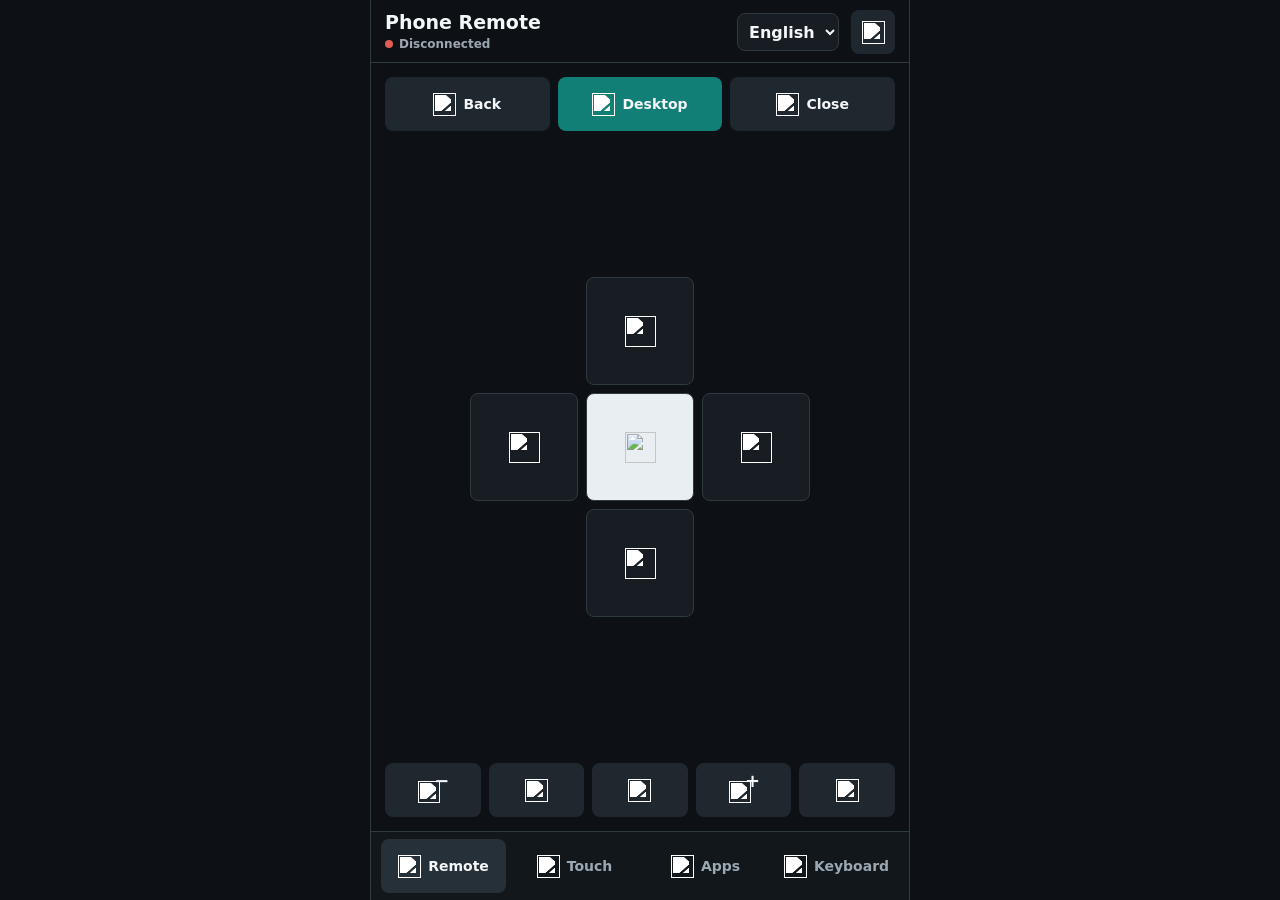
==== commit 9292537d: "feat: upgrade mobile toolchain and pointer transport" ====
--- a/server/web/index.html
+++ b/server/web/index.html
@@ -499,6 +499,7 @@
         // Ignore a response sent with an older credential. It may finish while
         // a new pairing session is open or after the replacement credential is saved.
         if (requestCredential !== credential) return response;
+        discardPointerSocket();
         credential = '';
         localStorage.removeItem('phone-remote-credential');
         showPairing(t('credentialExpired'));
@@ -524,6 +525,7 @@
         });
         const data = await response.json();
         if (!response.ok || !data.ok) throw new Error(data.error || t('pairingFailed'));
+        discardPointerSocket();
         credential = data.credential; pairedServerId = data.serverId; identityFingerprint = data.identityFingerprint;
         localStorage.setItem('phone-remote-credential', credential);
         localStorage.setItem('phone-remote-server-id', pairedServerId);
@@ -537,6 +539,7 @@
         const response = await fetch('/api/v1/info', { cache: 'no-store' });
         const data = await response.json();
         if (pairedServerId && (data.serverId !== pairedServerId || data.identityFingerprint !== identityFingerprint)) {
+          discardPointerSocket();
           credential = '';
           localStorage.removeItem('phone-remote-credential');
           showPairing(t('identityChanged'));
@@ -578,6 +581,14 @@
     }
     async function sendMouse(payload, quiet = false) {
       try {
+        if (payload.type === 'move' || payload.type === 'wheel') {
+          const socket = await pointerWebSocket();
+          if (socket?.readyState === WebSocket.OPEN) {
+            socket.send(JSON.stringify(payload));
+            setConnection(true);
+            return true;
+          }
+        }
         const response = await apiFetch('/api/v1/mouse', {
           method: 'POST',
           headers: { 'Content-Type': 'application/json' },
@@ -591,6 +602,51 @@
         if (!quiet) showToast(error.message || t('connectionFailed'), 1800);
         return false;
       }
+    }
+    let pointerSocket = null;
+    let pointerSocketPromise = null;
+    let pointerSocketRetryAt = 0;
+    function discardPointerSocket() {
+      const socket = pointerSocket;
+      pointerSocket = null;
+      if (socket && socket.readyState < WebSocket.CLOSING) socket.close();
+    }
+    async function pointerWebSocket() {
+      if (pointerSocket?.readyState === WebSocket.OPEN) return pointerSocket;
+      if (!credential || Date.now() < pointerSocketRetryAt) return null;
+      if (pointerSocketPromise) return pointerSocketPromise;
+      pointerSocketPromise = new Promise((resolve) => {
+        const url = new URL('/api/v1/pointer', window.location.href);
+        url.protocol = url.protocol === 'https:' ? 'wss:' : 'ws:';
+        const socket = new WebSocket(url, ['phone-remote.v1', `auth.${credential}`]);
+        let settled = false;
+        const timeout = window.setTimeout(() => {
+          failed();
+          try { socket.close(); } catch (_) { /* Connection is still opening. */ }
+        }, 2000);
+        const failed = () => {
+          if (settled) return;
+          settled = true;
+          window.clearTimeout(timeout);
+          if (pointerSocket === socket) pointerSocket = null;
+          pointerSocketRetryAt = Date.now() + 5000;
+          resolve(null);
+        };
+        socket.addEventListener('open', () => {
+          if (settled) return;
+          settled = true;
+          window.clearTimeout(timeout);
+          pointerSocket = socket;
+          pointerSocketRetryAt = 0;
+          resolve(socket);
+        }, { once: true });
+        socket.addEventListener('error', failed, { once: true });
+        socket.addEventListener('close', () => {
+          if (!settled) failed();
+          if (pointerSocket === socket) pointerSocket = null;
+        });
+      }).finally(() => { pointerSocketPromise = null; });
+      return pointerSocketPromise;
     }
     async function sendKeyboardText() {
       const value = keyboardInput.value;
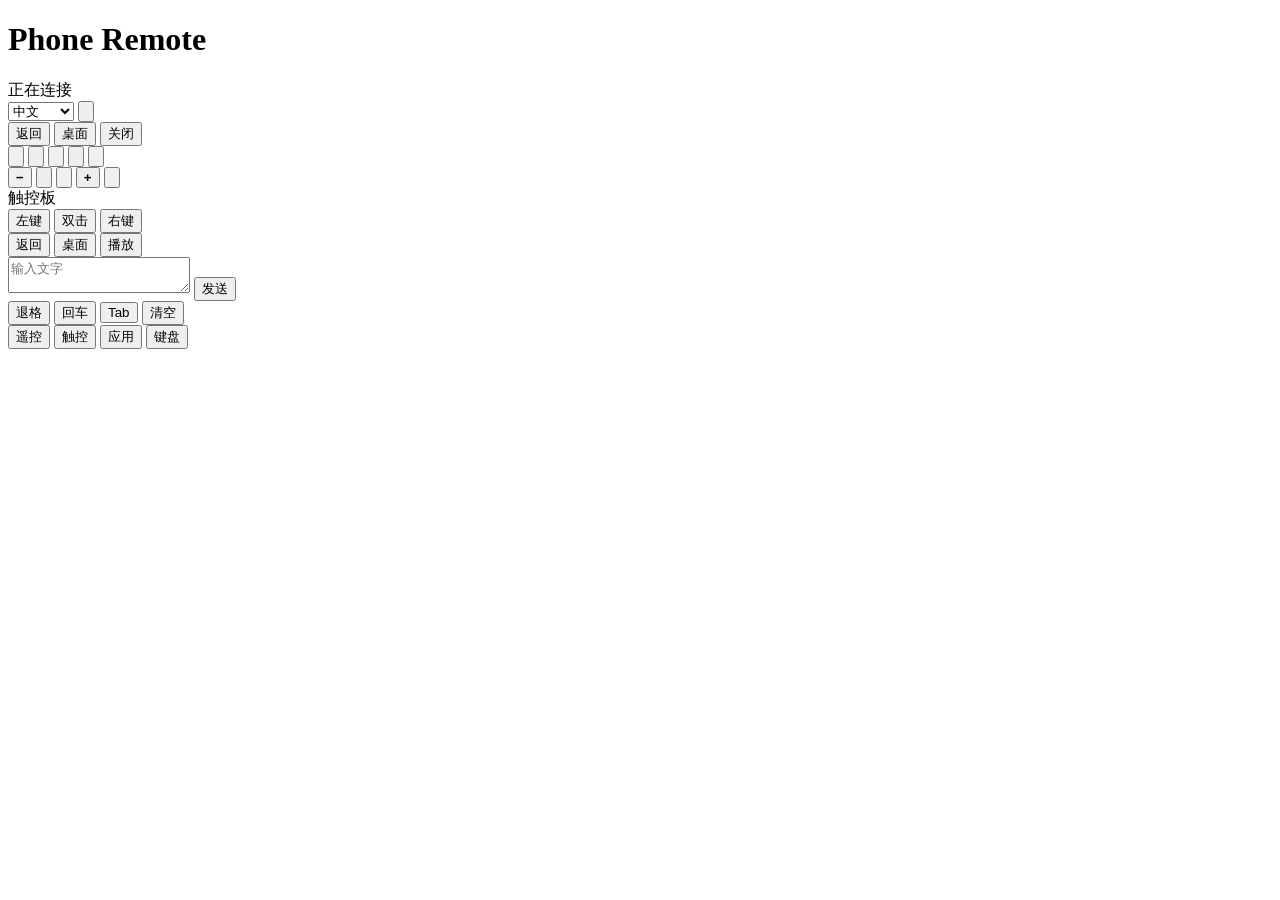
==== commit 124420db: "Improve reliability and project checks" ====
--- a/server/web/index.html
+++ b/server/web/index.html
@@ -5,305 +5,7 @@
   <meta name="viewport" content="width=device-width, initial-scale=1, viewport-fit=cover">
   <meta name="theme-color" content="#0d1115">
   <title>客厅遥控</title>
-  <style>
-    :root {
-      color-scheme: dark;
-      --bg: #0d1115;
-      --surface: #171d22;
-      --surface-raised: #20282f;
-      --surface-pressed: #2a353e;
-      --line: #303a42;
-      --text: #f4f7f9;
-      --muted: #9ba8b2;
-      --teal: #21b6a6;
-      --danger: #e05d56;
-      --ok: #57c47b;
-    }
-    * { box-sizing: border-box; -webkit-tap-highlight-color: transparent; }
-    html, body {
-      margin: 0;
-      min-height: 100%;
-      background: var(--bg);
-      color: var(--text);
-      font-family: "Segoe UI", "Microsoft YaHei UI", system-ui, sans-serif;
-      overscroll-behavior: none;
-    }
-    body { min-height: 100dvh; display: flex; justify-content: center; }
-    button {
-      border: 0;
-      border-radius: 8px;
-      color: var(--text);
-      background: var(--surface-raised);
-      font: inherit;
-      font-size: 14px;
-      font-weight: 700;
-      letter-spacing: 0;
-      touch-action: manipulation;
-      user-select: none;
-    }
-    button:active, button.is-pressed { background: var(--surface-pressed); transform: scale(0.975); }
-    button:focus-visible { outline: 3px solid rgba(90, 141, 238, 0.7); outline-offset: 2px; }
-    button.busy { opacity: 0.62; pointer-events: none; }
-    .icon {
-      width: 23px;
-      height: 23px;
-      display: block;
-      filter: brightness(0) invert(1);
-      pointer-events: none;
-    }
-    .shell {
-      width: min(100%, 540px);
-      height: 100dvh;
-      display: grid;
-      grid-template-rows: auto minmax(0, 1fr) auto;
-      overflow: hidden;
-      background: var(--bg);
-    }
-    header {
-      min-height: 60px;
-      display: flex;
-      align-items: center;
-      gap: 12px;
-      padding: max(10px, env(safe-area-inset-top)) 14px 8px;
-      border-bottom: 1px solid var(--line);
-    }
-    .brand { min-width: 0; flex: 1; }
-    h1 { margin: 0; font-size: 19px; line-height: 1.15; font-weight: 760; letter-spacing: 0; }
-    .connection {
-      display: inline-flex;
-      align-items: center;
-      gap: 6px;
-      margin-top: 4px;
-      color: var(--muted);
-      font-size: 12px;
-      font-weight: 650;
-    }
-    .dot { width: 8px; height: 8px; border-radius: 50%; background: var(--danger); }
-    .dot.connected { background: var(--ok); }
-    .header-button { width: 44px; height: 44px; display: grid; place-items: center; flex: 0 0 auto; }
-    .language-select { min-height: 38px; border: 1px solid var(--line); border-radius: 8px; padding: 0 7px; background: var(--surface); color: var(--text); font: inherit; font-weight: 700; }
-    .views { min-height: 0; overflow: hidden; }
-    .view {
-      display: none;
-      height: 100%;
-      min-height: 0;
-      overflow-y: auto;
-      padding: 14px;
-      scrollbar-width: none;
-    }
-    .view::-webkit-scrollbar { display: none; }
-    .view.active { display: grid; }
-    #view-remote {
-      grid-template-rows: auto minmax(252px, 1fr) auto;
-      gap: 12px;
-      align-items: center;
-    }
-    .quick-actions, .media-controls, .mouse-buttons { display: grid; gap: 8px; }
-    .quick-actions { grid-template-columns: repeat(3, minmax(0, 1fr)); }
-    .media-controls { grid-template-columns: repeat(5, minmax(0, 1fr)); }
-    .mouse-buttons { grid-template-columns: repeat(3, minmax(0, 1fr)); }
-    .action-button {
-      min-height: 54px;
-      display: flex;
-      align-items: center;
-      justify-content: center;
-      gap: 7px;
-    }
-    .action-button.primary { background: #127f76; }
-    .action-button.primary:active { background: #169c90; }
-    .dpad {
-      width: min(100%, 340px);
-      aspect-ratio: 1;
-      justify-self: center;
-      align-self: center;
-      display: grid;
-      grid-template-columns: repeat(3, minmax(0, 1fr));
-      grid-template-rows: repeat(3, minmax(0, 1fr));
-      gap: 8px;
-    }
-    .dpad button {
-      min-width: 0;
-      min-height: 0;
-      display: grid;
-      place-items: center;
-      background: var(--surface);
-      border: 1px solid var(--line);
-    }
-    .dpad .up { grid-column: 2; grid-row: 1; }
-    .dpad .left { grid-column: 1; grid-row: 2; }
-    .dpad .ok { grid-column: 2; grid-row: 2; background: #e8eef2; color: #10161a; }
-    .dpad .right { grid-column: 3; grid-row: 2; }
-    .dpad .down { grid-column: 2; grid-row: 3; }
-    .dpad .ok .icon { filter: none; opacity: 0.88; }
-    .dpad .icon { width: 31px; height: 31px; }
-    .media-button { min-height: 54px; display: grid; place-items: center; padding: 0; }
-    .volume-combo { position: relative; width: 29px; height: 25px; pointer-events: none; }
-    .volume-combo .icon { position: absolute; left: 0; bottom: 0; width: 22px; height: 22px; }
-    .volume-combo strong {
-      position: absolute;
-      top: -6px;
-      right: -2px;
-      font-size: 18px;
-      line-height: 1;
-      color: var(--text);
-    }
-    #view-touch { grid-template-rows: minmax(280px, 1fr) auto auto; gap: 10px; }
-    .touchpad {
-      position: relative;
-      min-height: 280px;
-      display: grid;
-      place-items: center;
-      overflow: hidden;
-      border: 1px solid var(--line);
-      border-radius: 8px;
-      background: var(--surface);
-      color: var(--muted);
-      touch-action: none;
-      overscroll-behavior: contain;
-      -webkit-user-select: none;
-      user-select: none;
-    }
-    .touchpad::before {
-      content: "";
-      position: absolute;
-      inset: 12px;
-      border: 1px dashed #39454e;
-      border-radius: 8px;
-      pointer-events: none;
-    }
-    .touchpad.active { border-color: var(--teal); background: #1b242a; }
-    .touchpad-center { display: grid; place-items: center; gap: 8px; font-weight: 700; pointer-events: none; }
-    .touchpad-center .icon { width: 32px; height: 32px; opacity: 0.65; }
-    .mouse-button { min-height: 58px; }
-    .touch-media { display: grid; grid-template-columns: repeat(3, minmax(0, 1fr)); gap: 8px; }
-    #view-apps { align-content: start; gap: 12px; }
-    .app-grid { display: grid; grid-template-columns: repeat(2, minmax(0, 1fr)); gap: 10px; }
-    .app-button {
-      min-height: 104px;
-      display: grid;
-      place-items: center;
-      align-content: center;
-      gap: 9px;
-      background: var(--surface);
-      border: 1px solid var(--line);
-    }
-    .app-icon { width: 46px; height: 46px; object-fit: contain; border-radius: 7px; pointer-events: none; }
-    .app-icon.fallback { padding: 8px; filter: brightness(0) invert(1); opacity: 0.7; }
-    .app-label {
-      max-width: 100%;
-      overflow: hidden;
-      text-overflow: ellipsis;
-      white-space: nowrap;
-      pointer-events: none;
-    }
-    .app-empty {
-      grid-column: 1 / -1;
-      min-height: 160px;
-      display: grid;
-      place-items: center;
-      color: var(--muted);
-      font-weight: 700;
-    }
-    #view-keyboard {
-      grid-template-rows: minmax(190px, 1fr) auto auto;
-      gap: 10px;
-    }
-    .keyboard-input {
-      width: 100%;
-      min-height: 190px;
-      resize: none;
-      border: 1px solid var(--line);
-      border-radius: 8px;
-      outline: 0;
-      padding: 16px;
-      background: var(--surface);
-      color: var(--text);
-      font: inherit;
-      font-size: 17px;
-      line-height: 1.55;
-      letter-spacing: 0;
-    }
-    .keyboard-input:focus { border-color: var(--teal); }
-    .keyboard-send { min-height: 58px; display: flex; align-items: center; justify-content: center; gap: 8px; background: #127f76; }
-    .keyboard-keys { display: grid; grid-template-columns: repeat(4, minmax(0, 1fr)); gap: 8px; }
-    .keyboard-keys button { min-height: 54px; }
-    nav {
-      min-height: 68px;
-      display: grid;
-      grid-template-columns: repeat(4, minmax(0, 1fr));
-      gap: 6px;
-      padding: 7px 10px max(7px, env(safe-area-inset-bottom));
-      border-top: 1px solid var(--line);
-      background: #11171b;
-    }
-    .tab-button {
-      min-width: 0;
-      min-height: 54px;
-      display: grid;
-      grid-template-columns: auto auto;
-      align-items: center;
-      justify-content: center;
-      gap: 7px;
-      color: var(--muted);
-      background: transparent;
-    }
-    .tab-button.active { color: var(--text); background: #263038; }
-    dialog {
-      width: min(90vw, 380px);
-      border: 1px solid var(--line);
-      border-radius: 8px;
-      background: var(--surface);
-      color: var(--text);
-      padding: 16px;
-      box-shadow: 0 24px 70px rgba(0, 0, 0, 0.55);
-    }
-    dialog::backdrop { background: rgba(0, 0, 0, 0.68); }
-    dialog h2 { margin: 0 0 14px; font-size: 18px; letter-spacing: 0; }
-    dialog p { margin: 0 0 16px; color: var(--muted); }
-    .power-grid { display: grid; grid-template-columns: repeat(3, minmax(0, 1fr)); gap: 8px; }
-    .power-grid button { min-height: 66px; }
-    .danger { background: #8f3431; }
-    .warning { background: #805b1f; }
-    .dialog-actions { display: grid; grid-template-columns: 1fr 1fr; gap: 8px; margin-top: 12px; }
-    #powerMenu .dialog-actions { grid-template-columns: 1fr; }
-    .dialog-actions button { min-height: 52px; }
-    .pair-form { display: grid; gap: 10px; min-width: min(82vw, 360px); }
-    .pair-form input { min-height: 48px; border: 1px solid var(--line); border-radius: 8px; padding: 0 12px; background: var(--panel); color: var(--text); font: inherit; }
-    .pair-code { text-align: center; letter-spacing: 7px; font: 700 26px ui-monospace, monospace !important; }
-    .pair-help { color: var(--muted); margin: 0; line-height: 1.45; }
-    .hidden { display: none !important; }
-    .toast {
-      position: fixed;
-      z-index: 10;
-      left: 50%;
-      bottom: calc(82px + env(safe-area-inset-bottom));
-      transform: translateX(-50%) translateY(18px);
-      width: max-content;
-      max-width: min(88vw, 420px);
-      padding: 10px 14px;
-      border-radius: 8px;
-      background: #edf3f5;
-      color: #11171b;
-      font-size: 14px;
-      font-weight: 700;
-      text-align: center;
-      opacity: 0;
-      transition: opacity 140ms ease, transform 140ms ease;
-      pointer-events: none;
-    }
-    .toast.show { opacity: 1; transform: translateX(-50%) translateY(0); }
-    @media (max-height: 700px) {
-      header { min-height: 54px; padding-top: max(7px, env(safe-area-inset-top)); }
-      #view-remote { grid-template-rows: auto minmax(224px, 1fr) auto; padding-top: 9px; padding-bottom: 9px; }
-      .dpad { width: min(72vw, 292px); }
-      .action-button, .media-button { min-height: 48px; }
-      nav { min-height: 62px; }
-      .tab-button { min-height: 48px; }
-    }
-    @media (min-width: 700px) {
-      .shell { border-left: 1px solid var(--line); border-right: 1px solid var(--line); }
-    }
-  </style>
+  <link rel="stylesheet" href="/assets/index.css">
 </head>
 <body>
   <main class="shell">
@@ -417,585 +119,6 @@
 
   <div id="toast" class="toast" role="status" aria-live="polite"></div>
 
-  <script>
-    const messages = {
-      zh: { connecting: '正在连接', connected: '已连接', disconnected: '连接断开', powerMenu: '电源菜单', remoteControls: '遥控按键', remotePages: '遥控器页面', up: '向上', down: '向下', left: '向左', right: '向右', volumeDown: '降低音量', volumeUp: '提高音量', mute: '静音', playPause: '播放或暂停', fullscreen: '全屏', back: '返回', desktop: '桌面', close: '关闭', touchpad: '触控板', touchHelp: '单指移动，轻点单击，双指滚动', leftClick: '左键', doubleClick: '双击', rightClick: '右键', play: '播放', typeText: '输入文字', send: '发送', backspace: '退格', enter: '回车', clear: '清空', remote: '遥控', touch: '触控', apps: '应用', keyboard: '键盘', securePairing: '安全配对', firstPair: '首次连接需要由 Windows Companion 显示一次性验证码。', deviceName: '此设备名称', requestCode: '请求验证码', completePairing: '完成配对', power: '电源', standby: '待机 (S3)', hibernate: '休眠', restart: '重启', shutdown: '关机', cancel: '取消', confirm: '确认', confirmActionTitle: '确认操作', credentialExpired: '配对凭据已失效，请重新配对。', requestPairFailed: '无法请求配对', enterCode: seconds => `请在 ${seconds} 秒内输入 Windows Companion 显示的 6 位验证码。`, pairingRequestFailed: '配对请求失败', pairingFailed: '配对失败', pairingSuccess: '配对成功', identityChanged: '检测到 Server Identity 变化，已阻止连接。请确认后重新配对。', openingApp: name => `正在打开${name}`, appOpened: name => `${name}已打开`, desktopShown: '已显示电脑桌面', windowClosed: '已关闭当前窗口', operationFailed: '操作失败', connectionFailed: '连接失败', touchFailed: '触控失败', sendFailed: '发送失败', textSent: '文字已发送', noApps: '暂无应用', appsUnavailable: '应用配置不可用', configWarning: warning => `配置错误，已使用上次设置：${warning}`, appsLoadFailed: '应用列表加载失败', touchConnectionFailed: '触控连接失败', confirmAction: label => `确认${label}`, executesImmediately: label => `${label}会立即执行。` },
-      en: { connecting: 'Connecting', connected: 'Connected', disconnected: 'Disconnected', powerMenu: 'Power menu', remoteControls: 'Remote controls', remotePages: 'Remote pages', up: 'Up', down: 'Down', left: 'Left', right: 'Right', volumeDown: 'Volume down', volumeUp: 'Volume up', mute: 'Mute', playPause: 'Play or pause', fullscreen: 'Fullscreen', back: 'Back', desktop: 'Desktop', close: 'Close', touchpad: 'Touchpad', touchHelp: 'Move with one finger, tap to click, and use two fingers to scroll', leftClick: 'Left click', doubleClick: 'Double click', rightClick: 'Right click', play: 'Play', typeText: 'Type text', send: 'Send', backspace: 'Backspace', enter: 'Enter', clear: 'Clear', remote: 'Remote', touch: 'Touch', apps: 'Apps', keyboard: 'Keyboard', securePairing: 'Secure pairing', firstPair: 'The first connection requires a one-time code shown by Windows Companion.', deviceName: 'Device name', requestCode: 'Request code', completePairing: 'Complete pairing', power: 'Power', standby: 'Standby (S3)', hibernate: 'Hibernate', restart: 'Restart', shutdown: 'Shut down', cancel: 'Cancel', confirm: 'Confirm', confirmActionTitle: 'Confirm action', credentialExpired: 'The pairing credential expired. Pair again.', requestPairFailed: 'Unable to request pairing', enterCode: seconds => `Enter the six-digit code shown by Windows Companion within ${seconds} seconds.`, pairingRequestFailed: 'Pairing request failed', pairingFailed: 'Pairing failed', pairingSuccess: 'Paired successfully', identityChanged: 'The server identity changed, so the connection was blocked. Confirm the PC and pair again.', openingApp: name => `Opening ${name}`, appOpened: name => `${name} opened`, desktopShown: 'PC desktop shown', windowClosed: 'Active window closed', operationFailed: 'Operation failed', connectionFailed: 'Connection failed', touchFailed: 'Touch control failed', sendFailed: 'Send failed', textSent: 'Text sent', noApps: 'No apps', appsUnavailable: 'App configuration unavailable', configWarning: warning => `Configuration error; using the previous settings: ${warning}`, appsLoadFailed: 'Unable to load apps', touchConnectionFailed: 'Touch connection failed', confirmAction: label => `Confirm ${label}`, executesImmediately: label => `${label} will run immediately.` }
-    };
-    let language = localStorage.getItem('phone-remote-language') || (navigator.language.toLowerCase().startsWith('zh') ? 'zh' : 'en');
-    const t = (key, value) => {
-      const result = messages[language][key];
-      return typeof result === 'function' ? result(value) : (result || key);
-    };
-    function applyLanguage() {
-      document.documentElement.lang = language === 'zh' ? 'zh-CN' : 'en';
-      document.title = language === 'zh' ? '客厅遥控' : 'Phone Remote';
-      document.querySelectorAll('[data-i18n]').forEach(node => { node.textContent = t(node.dataset.i18n); });
-      document.querySelectorAll('[data-i18n-placeholder]').forEach(node => { node.placeholder = t(node.dataset.i18nPlaceholder); });
-      document.querySelectorAll('[data-i18n-aria]').forEach(node => { const value = t(node.dataset.i18nAria); node.setAttribute('aria-label', value); node.title = value; });
-      document.getElementById('languageSelect').value = language;
-    }
-    document.getElementById('languageSelect').addEventListener('change', event => {
-      language = event.target.value;
-      localStorage.setItem('phone-remote-language', language);
-      applyLanguage();
-      setConnection(dot.classList.contains('connected'));
-      appsSignature = '';
-      if (credential) refreshApps(); else renderApps([]);
-    });
-    const dot = document.getElementById('dot');
-    const statusText = document.getElementById('status');
-    const toast = document.getElementById('toast');
-    const touchpad = document.getElementById('touchpad');
-    const powerDialog = document.getElementById('powerDialog');
-    const powerMenu = document.getElementById('powerMenu');
-    const confirmPane = document.getElementById('confirmPane');
-    const confirmTitle = document.getElementById('confirmTitle');
-    const confirmText = document.getElementById('confirmText');
-    const confirmAction = document.getElementById('confirmAction');
-    const appGrid = document.getElementById('appGrid');
-    const keyboardInput = document.getElementById('keyboardInput');
-    const sendTextButton = document.getElementById('sendTextButton');
-    const pairDialog = document.getElementById('pairDialog');
-    const pairHelp = document.getElementById('pairHelp');
-    const pairCode = document.getElementById('pairCode');
-    const deviceName = document.getElementById('deviceName');
-    const completePairPane = document.getElementById('completePairPane');
-    let credential = localStorage.getItem('phone-remote-credential') || '';
-    let pairedServerId = localStorage.getItem('phone-remote-server-id') || '';
-    let identityFingerprint = localStorage.getItem('phone-remote-identity') || '';
-    let pairingSessionId = '';
-    let pendingAction = null;
-    let toastTimer = 0;
-    let wakeLock = null;
-    let appsSignature = '';
-    let lastConfigWarning = '';
-
-    function vibrate(duration = 8) {
-      if (navigator.vibrate) navigator.vibrate(duration);
-    }
-    function showToast(text, duration = 1300) {
-      toast.textContent = text;
-      toast.classList.add('show');
-      clearTimeout(toastTimer);
-      toastTimer = setTimeout(() => toast.classList.remove('show'), duration);
-    }
-    function setConnection(connected) {
-      dot.classList.toggle('connected', connected);
-      statusText.textContent = connected ? t('connected') : t('disconnected');
-    }
-    function showPairing(message = t('firstPair')) {
-      pairHelp.textContent = message;
-      completePairPane.classList.add('hidden');
-      pairingSessionId = '';
-      if (!pairDialog.open) pairDialog.showModal();
-    }
-    async function apiFetch(path, options = {}) {
-      const headers = { ...(options.headers || {}) };
-      const requestCredential = credential;
-      if (requestCredential) headers.Authorization = `Bearer ${requestCredential}`;
-      const response = await fetch(path, { ...options, headers });
-      if (response.status === 401 && !path.includes('/pair/')) {
-        // Ignore a response sent with an older credential. It may finish while
-        // a new pairing session is open or after the replacement credential is saved.
-        if (requestCredential !== credential) return response;
-        discardPointerSocket();
-        credential = '';
-        localStorage.removeItem('phone-remote-credential');
-        showPairing(t('credentialExpired'));
-      }
-      return response;
-    }
-    async function requestPairing() {
-      try {
-        const response = await fetch('/api/v1/pair/request', { method: 'POST', headers: { 'Content-Type': 'application/json' }, body: '{}' });
-        const data = await response.json();
-        if (!response.ok || !data.ok) throw new Error(data.error || t('requestPairFailed'));
-        pairingSessionId = data.sessionId;
-        pairHelp.textContent = t('enterCode', data.expiresIn);
-        completePairPane.classList.remove('hidden');
-        pairCode.focus({ preventScroll: true });
-      } catch (error) { showToast(error.message || t('pairingRequestFailed'), 2200); }
-    }
-    async function completePairing() {
-      try {
-        const response = await fetch('/api/v1/pair/complete', {
-          method: 'POST', headers: { 'Content-Type': 'application/json' },
-          body: JSON.stringify({ sessionId: pairingSessionId, code: pairCode.value, deviceName: deviceName.value || navigator.userAgent.slice(0, 80), platform: 'web' })
-        });
-        const data = await response.json();
-        if (!response.ok || !data.ok) throw new Error(data.error || t('pairingFailed'));
-        discardPointerSocket();
-        credential = data.credential; pairedServerId = data.serverId; identityFingerprint = data.identityFingerprint;
-        localStorage.setItem('phone-remote-credential', credential);
-        localStorage.setItem('phone-remote-server-id', pairedServerId);
-        localStorage.setItem('phone-remote-identity', identityFingerprint);
-        pairingSessionId = '';
-        pairCode.value = ''; pairDialog.close(); showToast(t('pairingSuccess')); refresh(); refreshApps();
-      } catch (error) { showToast(error.message || t('pairingFailed'), 2200); }
-    }
-    async function verifyServerIdentity() {
-      try {
-        const response = await fetch('/api/v1/info', { cache: 'no-store' });
-        const data = await response.json();
-        if (pairedServerId && (data.serverId !== pairedServerId || data.identityFingerprint !== identityFingerprint)) {
-          discardPointerSocket();
-          credential = '';
-          localStorage.removeItem('phone-remote-credential');
-          showPairing(t('identityChanged'));
-          return false;
-        }
-        if (!credential) {
-          if (!pairingSessionId) showPairing();
-          return false;
-        }
-        return true;
-      } catch { setConnection(false); return false; }
-    }
-    async function send(action, button = null) {
-      const appName = button?.dataset.appName;
-      const givesFeedback = action === 'desktop' || action === 'close_active' || action.startsWith('app:');
-      if (button && givesFeedback) button.classList.add('busy');
-      if (appName) showToast(t('openingApp', appName));
-      try {
-        const isPower = ['sleep', 'hibernate', 'restart', 'shutdown'].includes(action);
-        const appId = action.startsWith('app:') ? action.slice(4) : '';
-        const endpoint = appId ? `/api/v1/apps/${encodeURIComponent(appId)}/launch` : (isPower ? '/api/v1/power' : '/api/v1/action');
-        const response = await apiFetch(endpoint, {
-          method: 'POST',
-          headers: { 'Content-Type': 'application/json' },
-          body: JSON.stringify(appId ? {} : { action })
-        });
-        const data = await response.json();
-        if (!response.ok || !data.ok) throw new Error(data.error || t('operationFailed'));
-        setConnection(true);
-        if (appName) showToast(t('appOpened', appName));
-        if (action === 'desktop') showToast(t('desktopShown'));
-        if (action === 'close_active') showToast(t('windowClosed'));
-      } catch (error) {
-        setConnection(false);
-        showToast(error.message || t('connectionFailed'), 1800);
-      } finally {
-        if (button) button.classList.remove('busy');
-      }
-    }
-    async function sendMouse(payload, quiet = false) {
-      try {
-        if (payload.type === 'move' || payload.type === 'wheel') {
-          const socket = await pointerWebSocket();
-          if (socket?.readyState === WebSocket.OPEN) {
-            socket.send(JSON.stringify(payload));
-            setConnection(true);
-            return true;
-          }
-        }
-        const response = await apiFetch('/api/v1/mouse', {
-          method: 'POST',
-          headers: { 'Content-Type': 'application/json' },
-          body: JSON.stringify(payload)
-        });
-        if (!response.ok) throw new Error(t('touchFailed'));
-        setConnection(true);
-        return true;
-      } catch (error) {
-        setConnection(false);
-        if (!quiet) showToast(error.message || t('connectionFailed'), 1800);
-        return false;
-      }
-    }
-    let pointerSocket = null;
-    let pointerSocketPromise = null;
-    let pointerSocketRetryAt = 0;
-    function discardPointerSocket() {
-      const socket = pointerSocket;
-      pointerSocket = null;
-      if (socket && socket.readyState < WebSocket.CLOSING) socket.close();
-    }
-    async function pointerWebSocket() {
-      if (pointerSocket?.readyState === WebSocket.OPEN) return pointerSocket;
-      if (!credential || Date.now() < pointerSocketRetryAt) return null;
-      if (pointerSocketPromise) return pointerSocketPromise;
-      pointerSocketPromise = new Promise((resolve) => {
-        const url = new URL('/api/v1/pointer', window.location.href);
-        url.protocol = url.protocol === 'https:' ? 'wss:' : 'ws:';
-        const socket = new WebSocket(url, ['phone-remote.v1', `auth.${credential}`]);
-        let settled = false;
-        const timeout = window.setTimeout(() => {
-          failed();
-          try { socket.close(); } catch (_) { /* Connection is still opening. */ }
-        }, 2000);
-        const failed = () => {
-          if (settled) return;
-          settled = true;
-          window.clearTimeout(timeout);
-          if (pointerSocket === socket) pointerSocket = null;
-          pointerSocketRetryAt = Date.now() + 5000;
-          resolve(null);
-        };
-        socket.addEventListener('open', () => {
-          if (settled) return;
-          settled = true;
-          window.clearTimeout(timeout);
-          pointerSocket = socket;
-          pointerSocketRetryAt = 0;
-          resolve(socket);
-        }, { once: true });
-        socket.addEventListener('error', failed, { once: true });
-        socket.addEventListener('close', () => {
-          if (!settled) failed();
-          if (pointerSocket === socket) pointerSocket = null;
-        });
-      }).finally(() => { pointerSocketPromise = null; });
-      return pointerSocketPromise;
-    }
-    async function sendKeyboardText() {
-      const value = keyboardInput.value;
-      if (!value) {
-        keyboardInput.focus();
-        return;
-      }
-      sendTextButton.classList.add('busy');
-      try {
-        const response = await apiFetch('/api/v1/text', {
-          method: 'POST',
-          headers: { 'Content-Type': 'application/json' },
-          body: JSON.stringify({ text: value })
-        });
-        const data = await response.json();
-        if (!response.ok || !data.ok) throw new Error(data.error || t('sendFailed'));
-        keyboardInput.value = '';
-        setConnection(true);
-        showToast(t('textSent'));
-      } catch (error) {
-        setConnection(false);
-        showToast(error.message || t('connectionFailed'), 1800);
-      } finally {
-        sendTextButton.classList.remove('busy');
-        keyboardInput.focus();
-      }
-    }
-    async function refresh() {
-      if (!credential) return;
-      try {
-        const response = await apiFetch('/api/v1/status', { cache: 'no-store' });
-        const data = await response.json();
-        setConnection(Boolean(data.ok));
-      } catch {
-        setConnection(false);
-      }
-    }
-    function renderApps(apps) {
-      appGrid.replaceChildren();
-      if (!apps.length) {
-        const empty = document.createElement('div');
-        empty.className = 'app-empty';
-        empty.textContent = t('noApps');
-        appGrid.append(empty);
-        return;
-      }
-      const fragment = document.createDocumentFragment();
-      apps.forEach((app) => {
-        const button = document.createElement('button');
-        button.className = 'app-button';
-        button.dataset.action = `app:${app.id}`;
-        button.dataset.appName = app.name;
-
-        const image = document.createElement('img');
-        image.className = 'app-icon';
-        image.src = app.icon;
-        image.alt = '';
-        image.addEventListener('error', () => {
-          image.src = '/assets/layout-grid.svg';
-          image.classList.add('fallback');
-        }, { once: true });
-
-        const label = document.createElement('span');
-        label.className = 'app-label';
-        label.textContent = app.name;
-        button.append(image, label);
-        fragment.append(button);
-      });
-      appGrid.append(fragment);
-    }
-    async function refreshApps() {
-      if (!credential) return;
-      try {
-        const response = await apiFetch('/api/v1/apps', { cache: 'no-store' });
-        const data = await response.json();
-        if (!response.ok || !data.ok) throw new Error(data.error || t('appsUnavailable'));
-        const signature = JSON.stringify(data.apps);
-        if (signature !== appsSignature) {
-          renderApps(data.apps);
-          appsSignature = signature;
-        }
-        if (data.warning && data.warning !== lastConfigWarning) {
-          showToast(t('configWarning', data.warning), 2600);
-        }
-        lastConfigWarning = data.warning || '';
-      } catch (error) {
-        if (!appsSignature) renderApps([]);
-        showToast(error.message || t('appsLoadFailed'), 2000);
-      }
-    }
-    function switchView(name) {
-      document.querySelectorAll('.view').forEach((view) => {
-        view.classList.toggle('active', view.id === `view-${name}`);
-      });
-      document.querySelectorAll('.tab-button').forEach((button) => {
-        const active = button.dataset.view === name;
-        button.classList.toggle('active', active);
-        button.setAttribute('aria-current', active ? 'page' : 'false');
-      });
-      localStorage.setItem('settop-view', name);
-    }
-    function showPowerMenu() {
-      pendingAction = null;
-      powerMenu.classList.remove('hidden');
-      confirmPane.classList.add('hidden');
-      if (!powerDialog.open) powerDialog.showModal();
-    }
-    document.getElementById('powerButton').addEventListener('click', showPowerMenu);
-    document.getElementById('requestPair').addEventListener('click', requestPairing);
-    document.getElementById('completePair').addEventListener('click', completePairing);
-    document.getElementById('closePower').addEventListener('click', () => powerDialog.close());
-    document.getElementById('backToPower').addEventListener('click', showPowerMenu);
-    document.addEventListener('pointerdown', (event) => {
-      if (event.target.closest('button')) vibrate();
-    });
-    document.addEventListener('click', (event) => {
-      const button = event.target.closest('button');
-      if (!button) return;
-      if (button._suppressClick) {
-        button._suppressClick = false;
-        return;
-      }
-      if (button.dataset.view) {
-        switchView(button.dataset.view);
-        if (button.dataset.view === 'keyboard') keyboardInput.focus();
-        return;
-      }
-      if (button.dataset.action) {
-        send(button.dataset.action, button);
-        return;
-      }
-      if (button.dataset.mouseClick) {
-        const type = button.dataset.mouseClick;
-        sendMouse(type === 'double' ? { type: 'double' } : { type: 'click', button: type });
-        return;
-      }
-      if (button.dataset.confirm) {
-        pendingAction = button.dataset.confirm;
-        const label = button.textContent.trim();
-        confirmTitle.textContent = t('confirmAction', label);
-        confirmText.textContent = t('executesImmediately', label);
-        powerMenu.classList.add('hidden');
-        confirmPane.classList.remove('hidden');
-      }
-    });
-    confirmAction.addEventListener('click', () => {
-      if (pendingAction) send(pendingAction);
-      pendingAction = null;
-      powerDialog.close();
-    });
-    sendTextButton.addEventListener('click', sendKeyboardText);
-    document.getElementById('clearTextButton').addEventListener('click', () => {
-      keyboardInput.value = '';
-      keyboardInput.focus();
-    });
-    keyboardInput.addEventListener('keydown', (event) => {
-      if (event.key === 'Enter' && !event.shiftKey && !event.isComposing) {
-        event.preventDefault();
-        sendKeyboardText();
-      }
-    });
-    document.querySelectorAll('[data-repeat]').forEach((button) => {
-      let delayTimer = 0;
-      let repeatTimer = 0;
-      const stop = () => {
-        clearTimeout(delayTimer);
-        clearInterval(repeatTimer);
-        button.classList.remove('is-pressed');
-      };
-      button.addEventListener('pointerdown', () => {
-        button._suppressClick = false;
-        button.classList.add('is-pressed');
-        delayTimer = setTimeout(() => {
-          button._suppressClick = true;
-          send(button.dataset.action);
-          repeatTimer = setInterval(() => send(button.dataset.action), 110);
-        }, 430);
-      });
-      button.addEventListener('pointerup', stop);
-      button.addEventListener('pointercancel', stop);
-      button.addEventListener('pointerleave', stop);
-    });
-    const pointers = new Map();
-    let gesture = null;
-    let lastTapTime = 0;
-    let singleTapTimer = 0;
-    const tapSlop = 6;
-    const pointerTraffic = {
-      moveX: 0, moveY: 0, wheel: 0,
-      scheduled: 0, inFlight: 0, maxInFlight: 2,
-      lastFailureToast: 0
-    };
-    function hasPendingPointerTraffic() {
-      return Math.abs(pointerTraffic.moveX) >= 0.01 ||
-        Math.abs(pointerTraffic.moveY) >= 0.01 ||
-        Math.abs(pointerTraffic.wheel) >= 0.01;
-    }
-    function schedulePointerFlush() {
-      if (!pointerTraffic.scheduled) {
-        pointerTraffic.scheduled = requestAnimationFrame(flushPointerTraffic);
-      }
-    }
-    function queueMove(dx, dy) {
-      pointerTraffic.moveX += dx * 1.55;
-      pointerTraffic.moveY += dy * 1.55;
-      schedulePointerFlush();
-    }
-    function queueWheel(delta) {
-      pointerTraffic.wheel += delta * 9;
-      schedulePointerFlush();
-    }
-    function takeBounded(value, limit) {
-      return Math.max(-limit, Math.min(limit, value));
-    }
-    function flushPointerTraffic() {
-      pointerTraffic.scheduled = 0;
-      if (pointerTraffic.inFlight >= pointerTraffic.maxInFlight) {
-        schedulePointerFlush();
-        return;
-      }
-      let payload = null;
-      if (Math.abs(pointerTraffic.moveX) >= 0.01 || Math.abs(pointerTraffic.moveY) >= 0.01) {
-        const dx = takeBounded(pointerTraffic.moveX, 120);
-        const dy = takeBounded(pointerTraffic.moveY, 120);
-        pointerTraffic.moveX -= dx;
-        pointerTraffic.moveY -= dy;
-        payload = { type: 'move', dx, dy };
-      } else if (Math.abs(pointerTraffic.wheel) >= 0.01) {
-        const delta = takeBounded(pointerTraffic.wheel, 480);
-        pointerTraffic.wheel -= delta;
-        payload = { type: 'wheel', delta };
-      }
-      if (!payload) return;
-      pointerTraffic.inFlight += 1;
-      sendMouse(payload, true).then((ok) => {
-        const now = Date.now();
-        if (!ok && now - pointerTraffic.lastFailureToast > 2000) {
-          pointerTraffic.lastFailureToast = now;
-          showToast(t('touchConnectionFailed'), 1800);
-        }
-      }).finally(() => {
-        pointerTraffic.inFlight -= 1;
-        if (hasPendingPointerTraffic()) schedulePointerFlush();
-      });
-      if (hasPendingPointerTraffic()) schedulePointerFlush();
-    }
-    function registerTap() {
-      const now = Date.now();
-      if (now - lastTapTime < 300 && singleTapTimer) {
-        clearTimeout(singleTapTimer);
-        singleTapTimer = 0;
-        lastTapTime = 0;
-        vibrate(12);
-        sendMouse({ type: 'double' });
-        return;
-      }
-      lastTapTime = now;
-      singleTapTimer = setTimeout(() => {
-        sendMouse({ type: 'click', button: 'left' });
-        singleTapTimer = 0;
-      }, 270);
-    }
-    touchpad.addEventListener('pointerdown', (event) => {
-      touchpad.setPointerCapture(event.pointerId);
-      pointers.set(event.pointerId, { x: event.clientX, y: event.clientY });
-      if (pointers.size === 1) {
-        gesture = {
-          startTime: Date.now(), moved: false, multi: false, scrollDistance: 0,
-          startX: event.clientX, startY: event.clientY,
-          lastX: event.clientX, lastY: event.clientY, lastCenterY: event.clientY
-        };
-      } else if (gesture) {
-        gesture.multi = true;
-        gesture.lastCenterY = [...pointers.values()].reduce((sum, point) => sum + point.y, 0) / pointers.size;
-      }
-      touchpad.classList.add('active');
-      event.preventDefault();
-    });
-    touchpad.addEventListener('pointermove', (event) => {
-      if (!pointers.has(event.pointerId) || !gesture) return;
-      pointers.set(event.pointerId, { x: event.clientX, y: event.clientY });
-      if (pointers.size >= 2) {
-        const centerY = [...pointers.values()].reduce((sum, point) => sum + point.y, 0) / pointers.size;
-        const dy = centerY - gesture.lastCenterY;
-        gesture.scrollDistance += Math.abs(dy);
-        if (gesture.scrollDistance >= tapSlop) {
-          gesture.moved = true;
-          queueWheel(dy);
-        }
-        gesture.lastCenterY = centerY;
-      } else if (!gesture.multi) {
-        const samples = typeof event.getCoalescedEvents === 'function'
-          ? event.getCoalescedEvents()
-          : [event];
-        for (const sample of samples.length ? samples : [event]) {
-          const dx = sample.clientX - gesture.lastX;
-          const dy = sample.clientY - gesture.lastY;
-          const totalX = sample.clientX - gesture.startX;
-          const totalY = sample.clientY - gesture.startY;
-          if (!gesture.moved && Math.hypot(totalX, totalY) >= tapSlop) {
-            gesture.moved = true;
-            queueMove(totalX, totalY);
-          } else if (gesture.moved) {
-            queueMove(dx, dy);
-          }
-          gesture.lastX = sample.clientX;
-          gesture.lastY = sample.clientY;
-        }
-      }
-      event.preventDefault();
-    });
-    function endPointer(event, cancelled = false) {
-      pointers.delete(event.pointerId);
-      if (pointers.size === 0) {
-        if (gesture && !cancelled && !gesture.moved && Date.now() - gesture.startTime < 280) {
-          if (gesture.multi) {
-            vibrate(10);
-            sendMouse({ type: 'click', button: 'right' });
-          } else {
-            registerTap();
-          }
-        }
-        gesture = null;
-        touchpad.classList.remove('active');
-      } else if (gesture?.multi) {
-        gesture.lastCenterY = [...pointers.values()].reduce((sum, point) => sum + point.y, 0) / pointers.size;
-      }
-      event.preventDefault();
-    }
-    touchpad.addEventListener('pointerup', endPointer);
-    touchpad.addEventListener('pointercancel', (event) => endPointer(event, true));
-    async function keepAwake() {
-      if (!('wakeLock' in navigator) || document.visibilityState !== 'visible') return;
-      try { wakeLock = await navigator.wakeLock.request('screen'); } catch { wakeLock = null; }
-    }
-    document.addEventListener('visibilitychange', () => {
-      if (document.visibilityState === 'visible') {
-        refresh();
-        refreshApps();
-        keepAwake();
-      }
-    });
-    applyLanguage();
-    const savedView = localStorage.getItem('settop-view');
-    switchView(['remote', 'touch', 'apps', 'keyboard'].includes(savedView) ? savedView : 'remote');
-    verifyServerIdentity().then(valid => { if (valid) { refresh(); refreshApps(); } });
-    keepAwake();
-    setInterval(refresh, 4000);
-    setInterval(refreshApps, 5000);
-  </script>
+  <script src="/assets/index.js"></script>
 </body>
 </html>
